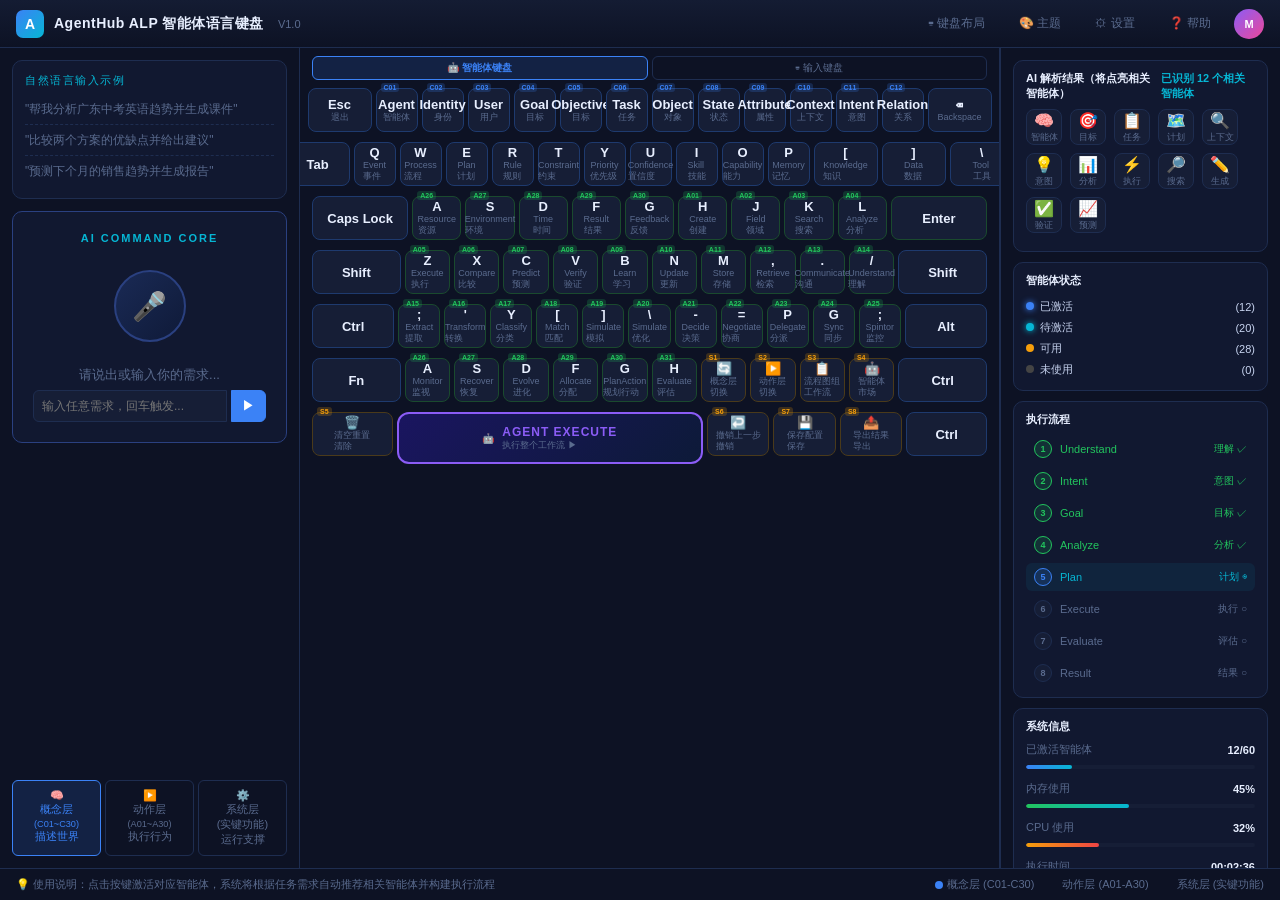
==== index.html @ 5d80f4f3 "初赛提交：AgentHub ALP 智能体语言键盘" ====
<!DOCTYPE html>
<html lang="zh-CN">
<head>
<meta charset="UTF-8" />
<meta name="viewport" content="width=device-width, initial-scale=1.0" />
<title>AgentHub ALP 智能体语言键盘 V1.0</title>
<style>
/* ===== RESET & BASE ===== */
*, *::before, *::after { box-sizing: border-box; margin: 0; padding: 0; }
:root {
  --bg-deep: #0a0e1a;
  --bg-panel: #0d1224;
  --bg-card: #111830;
  --bg-key: #161e36;
  --bg-key-hover: #1e2a4a;
  --border: #1e2d50;
  --border-glow: #2a4080;
  --text: #c8d4f0;
  --text-dim: #5a6b8e;
  --text-bright: #e8efff;
  --blue: #3b82f6;
  --blue-soft: rgba(59,130,246,.15);
  --cyan: #06b6d4;
  --green: #22c55e;
  --green-soft: rgba(34,197,94,.15);
  --amber: #f59e0b;
  --amber-soft: rgba(245,158,11,.12);
  --purple: #8b5cf6;
  --red: #ef4444;
  --pink: #ec4899;
  --radius: 10px;
  --radius-sm: 6px;
  --shadow: 0 4px 24px rgba(0,0,0,.5);
}
html, body { height: 100%; background: var(--bg-deep); color: var(--text); font-family: -apple-system,'Segoe UI','PingFang SC','Microsoft YaHei',sans-serif; overflow: hidden; user-select: none; }

/* ===== TOP BAR ===== */
.topbar {
  display: flex; align-items: center; justify-content: space-between;
  height: 48px; padding: 0 16px;
  background: linear-gradient(180deg,#141c33,#0d1224);
  border-bottom: 1px solid var(--border); z-index: 100;
}
.topbar-left { display: flex; align-items: center; gap: 10px; }
.logo-icon {
  width:28px;height:28px;border-radius:7px;background:linear-gradient(135deg,var(--blue),var(--cyan));
  display:flex;align-items:center;justify-content:center;font-size:14px;font-weight:800;color:#fff;
}
.logo-text { font-size: 14px; font-weight: 700; color: var(--text-bright); letter-spacing: .5px; }
.logo-ver { font-size: 11px; color: var(--text-dim); margin-left: 4px; }
.topbar-right { display: flex; align-items: center; gap: 12px; }
.tb-btn {
  display:flex;align-items:center;gap:5px;padding:5px 10px;border-radius:var(--radius-sm);
  background:transparent;color:var(--text-dim);font-size:12px;cursor:pointer;border:1px solid transparent;
  transition:.2s;
}
.tb-btn:hover { color: var(--text); background: var(--bg-card); border-color: var(--border); }
.user-avatar {
  width:30px;height:30px;border-radius:50%;background:linear-gradient(135deg,var(--purple),var(--pink));
  display:flex;align-items:center;justify-content:center;font-size:11px;font-weight:700;color:#fff;cursor:pointer;
}

/* ===== MAIN LAYOUT ===== */
.main {
  display: grid; grid-template-columns: 300px 1fr 280px; gap: 0; height: calc(100vh - 48px - 32px);
}
.panel { padding: 12px; overflow-y: auto; border-right: 1px solid var(--border); }
.panel:last-child { border-right: none; border-left: 1px solid var(--border); }

/* ===== LEFT PANEL ===== */
.left-panel { background: var(--bg-panel); display: flex; flex-direction: column; gap: 12px; }
.section-title { font-size: 11px; text-transform: uppercase; letter-spacing: 1.5px; color: var(--cyan); margin-bottom: 6px; }

.input-examples { 
  background: var(--bg-card); border-radius: var(--radius); padding: 12px; border: 1px solid var(--border);
}
.example-item {
  font-size: 12px; color: var(--text-dim); padding: 6px 0; border-bottom: 1px dashed var(--border);
  cursor: pointer; transition: .2s; line-height: 1.5;
}
.example-item:last-child { border-bottom: none; }
.example-item:hover { color: var(--cyan); }

.ai-command-core {
  background: var(--bg-card); border-radius: var(--radius); padding: 20px; border: 1px solid var(--border-glow);
  text-align: center; position: relative; overflow: hidden;
}
.acc-label { font-size: 11px; color: var(--cyan); letter-spacing: 2px; margin-bottom: 16px; font-weight: 600; }
.mic-wrapper { position: relative; display: inline-block; margin: 10px 0 16px; }
.mic-btn {
  width:72px;height:72px;border-radius:50%;background:linear-gradient(135deg,#1a2a55,#0f1a38);
  border:2px solid var(--border-glow);display:flex;align-items:center;justify-content:center;
  cursor:pointer;transition:.3s;position:relative;z-index:2;
}
.mic-btn:hover { box-shadow: 0 0 30px rgba(59,130,246,.4); transform: scale(1.05); }
.mic-btn.active { animation: pulse-mic 1.5s infinite; border-color: var(--cyan); }
@keyframes pulse-mic {
  0%,100%{box-shadow:0 0 10px rgba(6,182,212,.3)}
  50%{box-shadow:0 0 35px rgba(6,182,212,.6)}
}
.mic-icon { font-size: 28px; }
.waveform {
  position:absolute;top:50%;left:50%;transform:translate(-50%,-50%);
  width:200px;height:60px;display:flex;align-items:center;justify-content:center;gap:3px;z-index:1;opacity:0;transition:.3s;
}
.waveform.active { opacity: 1; }
.wave-bar {
  width:3px;height:20px;background:var(--cyan);border-radius:2px;animation:wave .8s ease-in-out infinite;
}
.wave-bar:nth-child(odd) { animation-delay: .1s; background: var(--blue); }
.wave-bar:nth-child(3n) { animation-delay: .25s; height: 35px; }
@keyframes wave { 0%,100%{transform:scaleY(.4)} 50%{transform:scaleY(1)} }
.input-placeholder { font-size: 13px; color: var(--text-dim); margin-top: 8px; }
.text-input-row { display: flex; gap: 4px; margin-top: 6px; }
.text-input {
  flex: 1; padding: 6px 8px; border-radius: var(--radius-sm) 0 0 var(--radius-sm);
  background: var(--bg-key); border: 1px solid var(--border); color: var(--text);
  font-size: 12px; outline: none; transition: .2s;
}
.text-input:focus { border-color: var(--cyan); box-shadow: 0 0 8px rgba(6,182,212,.2); }
.text-input-btn {
  padding: 6px 10px; border-radius: 0 var(--radius-sm) var(--radius-sm) 0;
  background: var(--blue); border: 1px solid var(--blue); color: #fff; cursor: pointer;
  font-size: 13px; transition: .2s;
}
.text-input-btn:hover { background: var(--cyan); border-color: var(--cyan); }
.exec-output {
  margin-top: 8px; padding: 8px; border-radius: var(--radius-sm);
  background: rgba(6,182,212,.06); border: 1px solid var(--border);
  font-size: 11px; color: var(--text); text-align: left; max-height: 200px; overflow-y: auto;
  line-height: 1.6; white-space: pre-wrap;
}
.exec-output .out-title { font-size: 10px; color: var(--cyan); font-weight: 600; margin-bottom: 4px; }
.exec-output .out-section { margin: 4px 0; padding: 4px 6px; background: rgba(59,130,246,.06); border-radius: 4px; }
.exec-output .out-label { color: var(--text-dim); font-size: 9px; }
.exec-output .out-agent { color: var(--blue); font-weight: 600; }

.layer-nav {
  display: flex; gap: 4px; margin-top: auto;
}
.layer-tab {
  flex:1;padding:8px 4px;text-align:center;border-radius:var(--radius-sm);font-size:11px;
  cursor:pointer;border:1px solid var(--border);color:var(--text-dim);transition:.2s;background:transparent;
}
.layer-tab.active { background: var(--blue-soft); color: var(--blue); border-color: var(--blue); }
.layer-tab.green.active { background: var(--green-soft); color: var(--green); border-color: var(--green); }
.layer-tab.amber.active { background: var(--amber-soft); color: var(--amber); border-color: var(--amber); }

/* ===== CENTER - KEYBOARD ===== */
.center-panel { background: var(--bg-panel); display: flex; flex-direction: column; padding: 8px 12px 4px; gap: 6px; overflow-y: auto; min-height: 0; }
.kbd-mode-bar { display: flex; gap: 4px; margin-bottom: 2px; }
.kbd-mode-btn {
  flex:1;padding:4px;text-align:center;border-radius:var(--radius-sm);font-size:10px;
  cursor:pointer;border:1px solid var(--border);color:var(--text-dim);
  transition:.2s;background:transparent;
}
.kbd-mode-btn.active { background: var(--blue-soft); color: var(--blue); border-color: var(--blue); font-weight:600; }
.kbd-row { display: flex; justify-content: center; gap: 4px; margin-bottom: 4px; }

.key {
  min-width:42px;height:44px;border-radius:8px;background:var(--bg-key);
  border:1px solid var(--border);display:flex;flex-direction:column;align-items:center;justify-content:center;
  cursor:pointer;transition:.15s;position:relative;font-size:10px;color:var(--text-dim);flex:1;
}
.key:hover { background: var(--bg-key-hover); border-color: var(--border-glow); transform: translateY(-1px); }
.key:active { transform: translateY(1px); }
.key.pressed { background: var(--blue); border-color: var(--blue); color: #fff; box-shadow: 0 0 12px rgba(59,130,246,.5); }
.key.concept.activated { border-color: var(--blue) !important; background: rgba(59,130,246,.15) !important; }
.key.action.activated { border-color: var(--green) !important; background: rgba(34,197,94,.15) !important; }

/* Key types */
.key.concept { border-color: #1e3a6e; }
.key.concept:hover { border-color: var(--blue); background: rgba(59,130,246,.12); }
.key.action { border-color: #1a4a2e; }
.key.action:hover { border-color: var(--green); background: rgba(34,197,94,.12); }
.key.system { border-color: #4a3a1a; }
.key.system:hover { border-color: var(--amber); background: rgba(245,158,11,.12); }

.key-letter { font-size: 13px; font-weight: 700; color: var(--text-bright); line-height: 1; }
.key-cn { font-size: 9px; color: var(--text-dim); line-height: 1.2; margin-top: 1px; }
.key-fn { font-size: 8px; color: var(--cyan); line-height: 1; margin-top: 1px; opacity: .7; }

/* Special keys */
.key-wide { min-width: 64px; flex: 1.5 !important; }
.key-wider { min-width: 80px; flex: 2 !important; }
.key-extra { min-width: 56px; flex: 1.3 !important; }
.key-space { min-width: 220px !important; flex: 6 !important; }
.key-exec {
  min-width:200px!important;height:52px!important;flex:5!important;
  background:linear-gradient(135deg,#1a1560,#0d1a38)!important;
  border:2px solid var(--purple)!important;border-radius:12px!important;
  flex-direction:row!important;gap:8px!important;
}
.key-exec:hover { box-shadow: 0 0 25px rgba(139,92,246,.4)!important; }
.exec-text { font-size: 12px; font-weight: 700; color: var(--purple); letter-spacing: 1px; }
.exec-sub { font-size: 9px; color: var(--text-dim); }

/* Key badge (C01/A01 etc) */
.key-badge {
  position:absolute;top:-6px;left:4px;font-size:7px;padding:0 3px;border-radius:3px;
  background:rgba(59,130,246,.2);color:var(--blue);font-weight:600;line-height:1.3;
}
.key.action .key-badge { background: rgba(34,197,94,.2); color: var(--green); }
.key.system .key-badge { background: rgba(245,158,11,.2); color: var(--amber); }

/* ===== RIGHT PANEL ===== */
.right-panel { background: var(--bg-panel); display: flex; flex-direction: column; gap: 10px; }

.status-card {
  background: var(--bg-card); border-radius: var(--radius); padding: 10px 12px; border: 1px solid var(--border);
}
.card-header { display: flex; align-items: center; justify-content: space-between; margin-bottom: 8px; }
.card-title { font-size: 11px; font-weight: 600; color: var(--text-bright); }
.recognized-count { font-size: 11px; color: var(--cyan); font-weight: 700; }

.agent-icons { display: flex; gap: 8px; flex-wrap: wrap; margin-bottom: 8px; }
.agent-icon {
  width:36px;height:36px;border-radius:8px;display:flex;flex-direction:column;align-items:center;justify-content:center;
  font-size:9px;color:var(--text-dim);cursor:pointer;border:1px solid var(--border);transition:.2s;
  background: var(--bg-key);
}
.agent-icon:hover { border-color: var(--border-glow); color: var(--text); }
.agent-icon .ai-emoji { font-size: 16px; margin-bottom: 1px; }
.agent-icon.lit { border-color: var(--cyan); background: rgba(6,182,212,.1); color: var(--cyan); box-shadow: 0 0 10px rgba(6,182,212,.2); }

.status-list { font-size: 11px; }
.status-row { display: flex; align-items: center; justify-content: space-between; padding: 3px 0; }
.dot { width: 8px; height: 8px; border-radius: 50%; display: inline-block; margin-right: 6px; }
.dot.blue { background: var(--blue); box-shadow: 0 0 6px var(--blue); }
.dot.cyan { background: var(--cyan); box-shadow: 0 0 6px var(--cyan); }
.dot.amber { background: var(--amber); }
.dot.gray { background: #444; }

.pipeline { display: flex; flex-direction: column; gap: 4px; }
.pipe-step {
  display:flex;align-items:center;gap:8px;padding:5px 8px;border-radius:var(--radius-sm);
  font-size:11px;color:var(--text-dim);transition:.2s;background:transparent;
}
.pipe-step.done { color: var(--green); }
.pipe-step.active { color: var(--cyan); background: rgba(6,182,212,.08); }
.pipe-num {
  width:18px;height:18px;border-radius:50%;display:flex;align-items:center;justify-content:center;
  font-size:9px;font-weight:700;background:var(--bg-key);border:1px solid var(--border);flex-shrink:0;
}
.pipe-step.done .pipe-num { background: var(--green-soft); border-color: var(--green); color: var(--green); }
.pipe-step.active .pipe-num { background: var(--blue-soft); border-color: var(--blue); color: var(--blue); animation: glow-pulse 1.5s infinite; }
@keyframes glow-pulse { 0%,100%{box-shadow:0 0 4px rgba(59,130,246,.3)} 50%{box-shadow:0 0 12px rgba(59,130,246,.6)} }
.pipe-name { flex: 1; }
.pipe-status { font-size: 10px; }

.sys-info { display: flex; flex-direction: column; gap: 6px; }
.sys-row { display: flex; align-items: center; justify-content: space-between; font-size: 11px; }
.sys-label { color: var(--text-dim); }
.sys-val { font-weight: 600; color: var(--text-bright); }
.progress-bar { height: 4px; background: var(--bg-key); border-radius: 2px; overflow: hidden; margin-top: 2px; }
.progress-fill { height: 100%; border-radius: 2px; transition: width .5s; }
.progress-fill.blue { background: linear-gradient(90deg, var(--blue), var(--cyan)); }
.progress-fill.green { background: linear-gradient(90deg, var(--green), var(--cyan)); }
.progress-fill.amber { background: linear-gradient(90deg, var(--amber), var(--red)); }

/* ===== BOTTOM BAR ===== */
.bottombar {
  height: 32px; display: flex; align-items: center; justify-content: space-between; padding: 0 16px;
  background: var(--bg-panel); border-top: 1px solid var(--border); font-size: 11px; color: var(--text-dim);
}
.bottombar-left { display: flex; align-items: center; gap: 12px; }
.bottombar-right { display: flex; align-items: center; gap: 16px; }
.layer-dot { display: flex; align-items: center; gap: 4px; cursor: pointer; }
.ldot { width: 8px; height: 8px; border-radius: 50%; }
.ldot.c { background: var(--blue); } ldot.a { background: var(--green); } ldot.s { background: var(--amber); }

/* ===== SCROLLBAR ===== */
::-webkit-scrollbar { width: 5px; }
::-webkit-scrollbar-track { background: transparent; }
::-webkit-scrollbar-thumb { background: var(--border); border-radius: 3px; }
::-webkit-scrollbar-thumb:hover { background: var(--border-glow); }

/* ===== ANIMATIONS ===== */
@keyframes fadeInUp { from{opacity:0;transform:translateY(10px)} to{opacity:1;transform:none} }
.animate-in { animation: fadeInUp .3s ease-out both; }

/* ===== CENTER OUTPUT ===== */
.center-output {
  border-top: 1px solid var(--border); padding: 10px 12px; overflow-y: auto;
  background: var(--bg-panel); flex-shrink: 0; max-height: 300px;
}
.center-output-scroll {
  font-size: 12px; line-height: 1.7; color: var(--text);
}
.center-output-scroll .co-title {
  font-size: 13px; font-weight: 700; color: var(--cyan); margin-bottom: 6px;
}
.center-output-scroll .co-block {
  margin: 6px 0; padding: 8px; border-radius: var(--radius-sm);
  background: var(--bg-card); border: 1px solid var(--border);
}
.center-output-scroll .co-block-title {
  font-size: 11px; font-weight: 600; color: var(--text-bright); margin-bottom: 4px;
}
.center-output-scroll .co-line { color: var(--text-dim); font-size: 11px; white-space: pre-wrap; user-select: text; }
.center-output-scroll .co-sep { border: none; border-top: 1px dashed var(--border); margin: 8px 0; }

/* Responsive */
@media (max-width: 1200px) {
  .main { grid-template-columns: 240px 1fr 240px; }
  .key { min-width: 36px; height: 38px; font-size: 9px; }
  .key-letter { font-size: 11px; }
  .key-space { min-width: 160px !important; }
  .key-exec { min-width: 150px !important; }
}
@media (max-width: 900px) {
  .main { grid-template-columns: 1fr; overflow-y: auto; }
  .panel { border-right: none !important; border-bottom: 1px solid var(--border); }
}
</style>
</head>
<body>

<!-- ===== TOP BAR ===== -->
<div class="topbar">
  <div class="topbar-left">
    <div class="logo-icon">A</div>
    <span class="logo-text">AgentHub ALP 智能体语言键盘</span>
    <span class="logo-ver">V1.0</span>
  </div>
  <div class="topbar-right">
    <button class="tb-btn" onclick="showLayout()">⌨ 键盘布局</button>
    <button class="tb-btn" onclick="showTheme()">🎨 主题</button>
    <button class="tb-btn" onclick="showSettings()">⚙ 设置</button>
    <button class="tb-btn" onclick="showHelp()">❓ 帮助</button>
    <div class="user-avatar">M</div>
  </div>
</div>

<!-- ===== MAIN ===== -->
<div class="main">

  <!-- LEFT PANEL -->
  <div class="panel left-panel">
    <!-- Input Examples -->
    <div class="input-examples animate-in">
      <div class="section-title">自然语言输入示例</div>
      <div class="example-item" onclick="useExample(this)">"帮我分析广东中考英语趋势并生成课件"</div>
      <div class="example-item" onclick="useExample(this)">"比较两个方案的优缺点并给出建议"</div>
      <div class="example-item" onclick="useExample(this)">"预测下个月的销售趋势并生成报告"</div>
    </div>

    <!-- AI Command Core -->
    <div class="ai-command-core animate-in" style="animation-delay:.1s">
      <div class="acc-label">AI COMMAND CORE</div>
      <div class="mic-wrapper">
        <div class="waveform" id="waveform">
          <div class="wave-bar"></div><div class="wave-bar"></div><div class="wave-bar"></div>
          <div class="wave-bar"></div><div class="wave-bar"></div><div class="wave-bar"></div>
          <div class="wave-bar"></div><div class="wave-bar"></div><div class="wave-bar"></div>
          <div class="wave-bar"></div><div class="wave-bar"></div><div class="wave-bar"></div>
          <div class="wave-bar"></div><div class="wave-bar"></div><div class="wave-bar"></div>
          <div class="wave-bar"></div><div class="wave-bar"></div><div class="wave-bar"></div>
          <div class="wave-bar"></div><div class="wave-bar"></div>
        </div>
        <div class="mic-btn" id="micBtn" onclick="toggleMic()">
          <span class="mic-icon">🎤</span>
        </div>
      </div>
      <div class="input-placeholder" id="inputPlaceholder">请说出或输入你的需求...</div>
      <div class="text-input-row">
        <input type="text" id="textInput" class="text-input" placeholder="输入任意需求，回车触发..." />
        <button class="text-input-btn" onclick="submitText()">▶</button>
      </div>
      <div class="exec-output" id="execOutput" style="display:none"></div>
    </div>

    <!-- Layer Nav -->
    <div class="layer-nav animate-in" style="animation-delay:.2s">
      <div class="layer-tab active" onclick="switchLayer('concept',this)">
        🧠<br/>概念层<br/><small>(C01~C30)</small><br/>描述世界
      </div>
      <div class="layer-tab green" onclick="switchLayer('action',this)">
        ▶️<br/>动作层<br/><small>(A01~A30)</small><br/>执行行为
      </div>
      <div class="layer-tab amber" onclick="switchLayer('system',this)">
        ⚙️<br/>系统层<br/>(实键功能)<br/>运行支撑
      </div>
    </div>
  </div>

  <!-- CENTER - KEYBOARD -->
  <div class="panel center-panel" id="keyboardArea">
    <!-- Keyboard Mode Toggle -->
    <div class="kbd-mode-bar">
      <div class="kbd-mode-btn active" id="modeAgent" onclick="switchKbdMode('agent')">🤖 智能体键盘</div>
      <div class="kbd-mode-btn" id="modeType" onclick="switchKbdMode('type')">⌨ 输入键盘</div>
    </div>
    <!-- Row 0: Escape + C01-C07 -->
    <div class="kbd-row">
      <div class="key key-wide concept" data-key="Escape"><span class="key-letter">Esc</span><span class="key-cn">退出</span></div>
      <div class="key concept" data-key="C01" data-badge="C01"><span class="key-badge">C01</span><span class="key-letter">Agent</span><span class="key-cn">智能体</span></div>
      <div class="key concept" data-key="C02" data-badge="C02"><span class="key-badge">C02</span><span class="key-letter">Identity</span><span class="key-cn">身份</span></div>
      <div class="key concept" data-key="C03" data-badge="C03"><span class="key-badge">C03</span><span class="key-letter">User</span><span class="key-cn">用户</span></div>
      <div class="key concept" data-key="C04" data-badge="C04"><span class="key-badge">C04</span><span class="key-letter">Goal</span><span class="key-cn">目标</span></div>
      <div class="key concept" data-key="C05" data-badge="C05"><span class="key-badge">C05</span><span class="key-letter">Objective</span><span class="key-cn">目标</span></div>
      <div class="key concept" data-key="C06" data-badge="C06"><span class="key-badge">C06</span><span class="key-letter">Task</span><span class="key-cn">任务</span></div>
      <div class="key concept" data-key="C07" data-badge="C07"><span class="key-badge">C07</span><span class="key-letter">Object</span><span class="key-cn">对象</span></div>
      <div class="key concept" data-key="C08" data-badge="C08"><span class="key-badge">C08</span><span class="key-letter">State</span><span class="key-cn">状态</span></div>
      <div class="key concept" data-key="C09" data-badge="C09"><span class="key-badge">C09</span><span class="key-letter">Attribute</span><span class="key-cn">属性</span></div>
      <div class="key concept" data-key="C10" data-badge="C10"><span class="key-badge">C10</span><span class="key-letter">Context</span><span class="key-cn">上下文</span></div>
      <div class="key concept" data-key="C11" data-badge="C11"><span class="key-badge">C11</span><span class="key-letter">Intent</span><span class="key-cn">意图</span></div>
      <div class="key concept" data-key="C12" data-badge="C12"><span class="key-badge">C12</span><span class="key-letter">Relation</span><span class="key-cn">关系</span></div>
      <div class="key key-wide concept" data-key="Backspace"><span class="key-letter">⌫</span><span class="key-cn">Backspace</span></div>
    </div>

    <!-- Row 1: Tab + Q-P -->
    <div class="kbd-row">
      <div class="key key-wide concept" data-key="Tab"><span class="key-letter">Tab</span></div>
      <div class="key concept" data-key="q"><span class="key-letter">Q</span><span class="key-cn">Event<br/>事件</span></div>
      <div class="key concept" data-key="w"><span class="key-letter">W</span><span class="key-cn">Process<br/>流程</span></div>
      <div class="key concept" data-key="e"><span class="key-letter">E</span><span class="key-cn">Plan<br/>计划</span></div>
      <div class="key concept" data-key="r"><span class="key-letter">R</span><span class="key-cn">Rule<br/>规则</span></div>
      <div class="key concept" data-key="t"><span class="key-letter">T</span><span class="key-cn">Constraint<br/>约束</span></div>
      <div class="key concept" data-key="y"><span class="key-letter">Y</span><span class="key-cn">Priority<br/>优先级</span></div>
      <div class="key concept" data-key="u"><span class="key-letter">U</span><span class="key-cn">Confidence<br/>置信度</span></div>
      <div class="key concept" data-key="i"><span class="key-letter">I</span><span class="key-cn">Skill<br/>技能</span></div>
      <div class="key concept" data-key="o"><span class="key-letter">O</span><span class="key-cn">Capability<br/>能力</span></div>
      <div class="key concept" data-key="p"><span class="key-letter">P</span><span class="key-cn">Memory<br/>记忆</span></div>
      <div class="key key-wide concept" data-key="[" ><span class="key-letter">[</span><span class="key-cn">Knowledge<br/>知识</span></div>
      <div class="key key-wide concept" data-key="]"><span class="key-letter">]</span><span class="key-cn">Data<br/>数据</span></div>
      <div class="key key-wide concept" data-key="\"><span class="key-letter">\</span><span class="key-cn">Tool<br/>工具</span></div>
    </div>

    <!-- Row 2: CapsLock + A-L -->
    <div class="kbd-row">
      <div class="key key-wider concept" data-key="CapsLock"><span class="key-letter">Caps Lock</span></div>
      <div class="key action" data-key="A26" data-badge="A26"><span class="key-badge">A26</span><span class="key-letter">A</span><span class="key-cn">Resource<br/>资源</span></div>
      <div class="key action" data-key="A27" data-badge="A27"><span class="key-badge">A27</span><span class="key-letter">S</span><span class="key-cn">Environment<br/>环境</span></div>
      <div class="key action" data-key="A28" data-badge="A28"><span class="key-badge">A28</span><span class="key-letter">D</span><span class="key-cn">Time<br/>时间</span></div>
      <div class="key action" data-key="A29" data-badge="A29"><span class="key-badge">A29</span><span class="key-letter">F</span><span class="key-cn">Result<br/>结果</span></div>
      <div class="key action" data-key="A30" data-badge="A30"><span class="key-badge">A30</span><span class="key-letter">G</span><span class="key-cn">Feedback<br/>反馈</span></div>
      <div class="key action" data-key="A01" data-badge="A01"><span class="key-badge">A01</span><span class="key-letter">H</span><span class="key-cn">Create<br/>创建</span></div>
      <div class="key action" data-key="A02" data-badge="A02"><span class="key-badge">A02</span><span class="key-letter">J</span><span class="key-cn">Field<br/>领域</span></div>
      <div class="key action" data-key="A03" data-badge="A03"><span class="key-badge">A03</span><span class="key-letter">K</span><span class="key-cn">Search<br/>搜索</span></div>
      <div class="key action" data-key="A04" data-badge="A04"><span class="key-badge">A04</span><span class="key-letter">L</span><span class="key-cn">Analyze<br/>分析</span></div>
      <div class="key key-wider action" data-key="Enter"><span class="key-letter">Enter</span></div>
    </div>

    <!-- Row 3: Shift + A-action row -->
    <div class="kbd-row">
      <div class="key key-wider concept" data-key="Shift"><span class="key-letter">Shift</span></div>
      <div class="key action" data-key="A05" data-badge="A05"><span class="key-badge">A05</span><span class="key-letter">Z</span><span class="key-cn">Execute<br/>执行</span></div>
      <div class="key action" data-key="A06" data-badge="A06"><span class="key-badge">A06</span><span class="key-letter">X</span><span class="key-cn">Compare<br/>比较</span></div>
      <div class="key action" data-key="A07" data-badge="A07"><span class="key-badge">A07</span><span class="key-letter">C</span><span class="key-cn">Predict<br/>预测</span></div>
      <div class="key action" data-key="A08" data-badge="A08"><span class="key-badge">A08</span><span class="key-letter">V</span><span class="key-cn">Verify<br/>验证</span></div>
      <div class="key action" data-key="A09" data-badge="A09"><span class="key-badge">A09</span><span class="key-letter">B</span><span class="key-cn">Learn<br/>学习</span></div>
      <div class="key action" data-key="A10" data-badge="A10"><span class="key-badge">A10</span><span class="key-letter">N</span><span class="key-cn">Update<br/>更新</span></div>
      <div class="key action" data-key="A11" data-badge="A11"><span class="key-badge">A11</span><span class="key-letter">M</span><span class="key-cn">Store<br/>存储</span></div>
      <div class="key action" data-key="A12" data-badge="A12"><span class="key-badge">A12</span><span class="key-letter">,</span><span class="key-cn">Retrieve<br/>检索</span></div>
      <div class="key action" data-key="A13" data-badge="A13"><span class="key-badge">A13</span><span class="key-letter">.</span><span class="key-cn">Communicate<br/>沟通</span></div>
      <div class="key action" data-key="A14" data-badge="A14"><span class="key-badge">A14</span><span class="key-letter">/</span><span class="key-cn">Understand<br/>理解</span></div>
      <div class="key key-wider concept" data-key="Shift-R"><span class="key-letter">Shift</span></div>
    </div>

    <!-- Row 4: Ctrl + more actions -->
    <div class="kbd-row">
      <div class="key key-wider concept" data-key="Ctrl"><span class="key-letter">Ctrl</span></div>
      <div class="key action" data-key="A15" data-badge="A15"><span class="key-badge">A15</span><span class="key-letter">;</span><span class="key-cn">Extract<br/>提取</span></div>
      <div class="key action" data-key="A16" data-badge="A16"><span class="key-badge">A16</span><span class="key-letter">'</span><span class="key-cn">Transform<br/>转换</span></div>
      <div class="key action" data-key="A17" data-badge="A17"><span class="key-badge">A17</span><span class="key-letter">Y</span><span class="key-cn">Classify<br/>分类</span></div>
      <div class="key action" data-key="A18" data-badge="A18"><span class="key-badge">A18</span><span class="key-letter">[</span><span class="key-cn">Match<br/>匹配</span></div>
      <div class="key action" data-key="A19" data-badge="A19"><span class="key-badge">A19</span><span class="key-letter">]</span><span class="key-cn">Simulate<br/>模拟</span></div>
      <div class="key action" data-key="A20" data-badge="A20"><span class="key-badge">A20</span><span class="key-letter">\</span><span class="key-cn">Simulate<br/>优化</span></div>
      <div class="key action" data-key="A21" data-badge="A21"><span class="key-badge">A21</span><span class="key-letter">-</span><span class="key-cn">Decide<br/>决策</span></div>
      <div class="key action" data-key="A22" data-badge="A22"><span class="key-badge">A22</span><span class="key-letter">=</span><span class="key-cn">Negotiate<br/>协商</span></div>
      <div class="key action" data-key="A23" data-badge="A23"><span class="key-badge">A23</span><span class="key-letter">P</span><span class="key-cn">Delegate<br/>分派</span></div>
      <div class="key action" data-key="A24" data-badge="A24"><span class="key-badge">A24</span><span class="key-letter">G</span><span class="key-cn">Sync<br/>同步</span></div>
      <div class="key action" data-key="A25" data-badge="A25"><span class="key-badge">A25</span><span class="key-letter">;</span><span class="key-cn">Spintor<br/>监控</span></div>
      <div class="key key-wider concept" data-key="Alt"><span class="key-letter">Alt</span></div>
    </div>

    <!-- Row 5: Fn + system keys -->
    <div class="kbd-row">
      <div class="key key-wider concept" data-key="Fn"><span class="key-letter">Fn</span></div>
      <div class="key action" data-key="A26" data-badge="A26"><span class="key-badge">A26</span><span class="key-letter">A</span><span class="key-cn">Monitor<br/>监视</span></div>
      <div class="key action" data-key="A27" data-badge="A27"><span class="key-badge">A27</span><span class="key-letter">S</span><span class="key-cn">Recover<br/>恢复</span></div>
      <div class="key action" data-key="A28" data-badge="A28"><span class="key-badge">A28</span><span class="key-letter">D</span><span class="key-cn">Evolve<br/>进化</span></div>
      <div class="key action" data-key="A29" data-badge="A29"><span class="key-badge">A29</span><span class="key-letter">F</span><span class="key-cn">Allocate<br/>分配</span></div>
      <div class="key action" data-key="A30" data-badge="A30"><span class="key-badge">A30</span><span class="key-letter">G</span><span class="key-cn">PlanAction<br/>规划行动</span></div>
      <div class="key action" data-badge="A31"><span class="key-badge">A31</span><span class="key-letter">H</span><span class="key-cn">Evaluate<br/>评估</span></div>
      <div class="key system" data-badge="S1"><span class="key-badge">S1</span><span class="key-letter">🔄</span><span class="key-cn">概念层<br/>切换</span></div>
      <div class="key system" data-badge="S2"><span class="key-badge">S2</span><span class="key-letter">▶️</span><span class="key-cn">动作层<br/>切换</span></div>
      <div class="key system" data-badge="S3"><span class="key-badge">S3</span><span class="key-letter">📋</span><span class="key-cn">流程图组<br/>工作流</span></div>
      <div class="key system" data-badge="S4"><span class="key-badge">S4</span><span class="key-letter">🤖</span><span class="key-cn">智能体<br/>市场</span></div>
      <div class="key key-wider concept" data-key="Ctrl-R"><span class="key-letter">Ctrl</span></div>
    </div>

    <!-- Row 6: Space bar area with EXECUTE -->
    <div class="kbd-row">
      <div class="key key-extra system" data-badge="S5"><span class="key-badge">S5</span><span class="key-letter">🗑️</span><span class="key-cn">清空重置<br/>清除</span></div>
      <div class="key key-exec" onclick="executeWorkflow()">
        <span>🤖</span>
        <div style="text-align:left">
          <div class="exec-text">AGENT EXECUTE</div>
          <div class="exec-sub">执行整个工作流 ▶</div>
        </div>
      </div>
      <div class="key system" data-badge="S6"><span class="key-badge">S6</span><span class="key-letter">↩️</span><span class="key-cn">撤销上一步<br/>撤销</span></div>
      <div class="key system" data-badge="S7"><span class="key-badge">S7</span><span class="key-letter">💾</span><span class="key-cn">保存配置<br/>保存</span></div>
      <div class="key system" data-badge="S8"><span class="key-badge">S8</span><span class="key-letter">📤</span><span class="key-cn">导出结果<br/>导出</span></div>
      <div class="key key-extra concept" data-key="Ctrl-E"><span class="key-letter">Ctrl</span></div>
    </div>

    <!-- Center Output Area -->
    <div class="center-output" id="centerOutput" style="display:none">
      <div class="center-output-scroll" id="centerOutputContent"></div>
    </div>
  </div>

  <!-- RIGHT PANEL -->
  <div class="panel right-panel">
    <!-- AI Parse Result -->
    <div class="status-card animate-in">
      <div class="card-header">
        <span class="card-title">AI 解析结果（将点亮相关智能体）</span>
        <span class="recognized-count" id="agentCount">已识别 12 个相关智能体</span>
      </div>
      <div class="agent-icons" id="agentIcons">
        <div class="agent-icon" data-agent-id="C01"><span class="ai-emoji">🧠</span>智能体</div>
        <div class="agent-icon" data-agent-id="C02"><span class="ai-emoji">🎯</span>目标</div>
        <div class="agent-icon" data-agent-id="C03"><span class="ai-emoji">📋</span>任务</div>
        <div class="agent-icon" data-agent-id="C24"><span class="ai-emoji">🗺️</span>计划</div>
        <div class="agent-icon" data-agent-id="C19"><span class="ai-emoji">🔍</span>上下文</div>
        <div class="agent-icon" data-agent-id="C20"><span class="ai-emoji">💡</span>意图</div>
        <div class="agent-icon" data-agent-id="A04"><span class="ai-emoji">📊</span>分析</div>
        <div class="agent-icon" data-agent-id="A06"><span class="ai-emoji">⚡</span>执行</div>
        <div class="agent-icon" data-agent-id="A03"><span class="ai-emoji">🔎</span>搜索</div>
        <div class="agent-icon" data-agent-id="A09"><span class="ai-emoji">✏️</span>生成</div>
        <div class="agent-icon" data-agent-id="A10"><span class="ai-emoji">✅</span>验证</div>
        <div class="agent-icon" data-agent-id="A08"><span class="ai-emoji">📈</span>预测</div>
      </div>
    </div>

    <!-- Agent Status -->
    <div class="status-card animate-in" style="animation-delay:.05s">
      <div class="card-header"><span class="card-title">智能体状态</span></div>
      <div class="status-list">
        <div class="status-row"><span><span class="dot blue"></span>已激活</span><span>(12)</span></div>
        <div class="status-row"><span><span class="dot cyan"></span>待激活</span><span>(20)</span></div>
        <div class="status-row"><span><span class="dot amber"></span>可用</span><span>(28)</span></div>
        <div class="status-row"><span><span class="dot gray"></span>未使用</span><span>(0)</span></div>
      </div>
    </div>

    <!-- Execution Pipeline -->
    <div class="status-card animate-in" style="animation-delay:.1s">
      <div class="card-header"><span class="card-title">执行流程</span></div>
      <div class="pipeline" id="pipeline">
        <div class="pipe-step done"><div class="pipe-num">1</div><span class="pipe-name">Understand</span><span class="pipe-status">理解 ✓</span></div>
        <div class="pipe-step done"><div class="pipe-num">2</div><span class="pipe-name">Intent</span><span class="pipe-status">意图 ✓</span></div>
        <div class="pipe-step done"><div class="pipe-num">3</div><span class="pipe-name">Goal</span><span class="pipe-status">目标 ✓</span></div>
        <div class="pipe-step done"><div class="pipe-num">4</div><span class="pipe-name">Analyze</span><span class="pipe-status">分析 ✓</span></div>
        <div class="pipe-step active"><div class="pipe-num">5</div><span class="pipe-name">Plan</span><span class="pipe-status">计划 ◉</span></div>
        <div class="pipe-step"><div class="pipe-num">6</div><span class="pipe-name">Execute</span><span class="pipe-status">执行 ○</span></div>
        <div class="pipe-step"><div class="pipe-num">7</div><span class="pipe-name">Evaluate</span><span class="pipe-status">评估 ○</span></div>
        <div class="pipe-step"><div class="pipe-num">8</div><span class="pipe-name">Result</span><span class="pipe-status">结果 ○</span></div>
      </div>
    </div>

    <!-- System Info -->
    <div class="status-card animate-in" style="animation-delay:.15s">
      <div class="card-header"><span class="card-title">系统信息</span></div>
      <div class="sys-info">
        <div class="sys-row">
          <span class="sys-label">已激活智能体</span>
          <span class="sys-val">12/60</span>
        </div>
        <div class="progress-bar"><div class="progress-fill blue" style="width:20%"></div></div>
        <div class="sys-row" style="margin-top:6px">
          <span class="sys-label">内存使用</span>
          <span class="sys-val">45%</span>
        </div>
        <div class="progress-bar"><div class="progress-fill green" style="width:45%"></div></div>
        <div class="sys-row" style="margin-top:6px">
          <span class="sys-label">CPU 使用</span>
          <span class="sys-val">32%</span>
        </div>
        <div class="progress-bar"><div class="progress-fill amber" style="width:32%"></div></div>
        <div class="sys-row" style="margin-top:6px">
          <span class="sys-label">执行时间</span>
          <span class="sys-val" id="execTime">00:02:35</span>
        </div>
      </div>
    </div>
  </div>
</div>

<!-- ===== BOTTOM BAR ===== -->
<div class="bottombar">
  <div class="bottombar-left">
    <span>💡 使用说明：点击按键激活对应智能体，系统将根据任务需求自动推荐相关智能体并构建执行流程</span>
  </div>
  <div class="bottombar-right">
    <span class="layer-dot"><span class="ldot c"></span>概念层 (C01-C30)</span>
    <span class="layer-dot"><span class="ldot a"></span>动作层 (A01-A30)</span>
    <span class="layer-dot"><span class="ldot s"></span>系统层 (实键功能)</span>
  </div>
</div>

<script>
// ===== STATE =====
let micActive = false;
let currentLayer = 'concept';
let pressedKeys = new Set();
let execTimer = null;
let elapsedSec = 155; // 00:02:35

// ===== SPEECH RECOGNITION =====
let recognition = null;
function initSpeech() {
  const SR = window.SpeechRecognition || window.webkitSpeechRecognition;
  if (!SR) return false;
  recognition = new SR();
  recognition.lang = 'zh-CN';
  recognition.continuous = false;
  recognition.interimResults = true;
  recognition.onresult = (e) => {
    let final = '';
    for (let i = e.resultIndex; i < e.results.length; i++) {
      if (e.results[i].isFinal) final += e.results[i][0].transcript;
    }
    const ph = document.getElementById('inputPlaceholder');
    if (final) {
      ph.textContent = '"' + final + '"';
      ph.style.color = 'var(--text-bright)';
      clearActivated();
      recognizeAgents(final);
      stopMic();
    } else {
      ph.textContent = e.results[0][0].transcript;
      ph.style.color = 'var(--cyan)';
    }
  };
  recognition.onerror = () => { stopMic(); alert('语音识别出错，请检查麦克风权限。'); };
  recognition.onend = () => { if (micActive) stopMic(); };
  return true;
}
function startMic() {
  if (!recognition && !initSpeech()) {
    alert('您的浏览器不支持语音识别，请使用 Chrome 或 Edge。');
    return;
  }
  micActive = true;
  const btn = document.getElementById('micBtn');
  const wave = document.getElementById('waveform');
  const ph = document.getElementById('inputPlaceholder');
  btn.classList.add('active');
  wave.classList.add('active');
  ph.textContent = '正在聆听...';
  ph.style.color = 'var(--cyan)';
  try { recognition.start(); } catch (e) {}
}
function stopMic() {
  micActive = false;
  const btn = document.getElementById('micBtn');
  const wave = document.getElementById('waveform');
  const ph = document.getElementById('inputPlaceholder');
  btn.classList.remove('active');
  wave.classList.remove('active');
  if (ph.textContent === '正在聆听...' || ph.textContent.startsWith('"')) {}
  else { ph.textContent = '请说出你的需求...'; ph.style.color = ''; }
  try { recognition.stop(); } catch (e) {}
}
function toggleMic() {
  micActive ? stopMic() : startMic();
}

// ===== TEXT INPUT =====
function submitText() {
  const input = document.getElementById('textInput');
  const text = input.value.trim();
  if (!text) return;
  input.value = '';
  clearActivated();
  document.getElementById('inputPlaceholder').textContent = '"' + text + '"';
  document.getElementById('inputPlaceholder').style.color = 'var(--text-bright)';
  document.getElementById('execOutput').style.display = 'none';
  recognizeAgents(text);
}
// ===== EXAMPLE CLICK =====
function useExample(el) {
  clearActivated();
  const text = el.textContent.replace(/"/g, '');
  document.getElementById('inputPlaceholder').textContent = '"' + text + '"';
  document.getElementById('inputPlaceholder').style.color = 'var(--text-bright)';
  recognizeAgents(text);
}

// ===== LAYER SWITCH =====
function switchLayer(layer, tabEl) {
  currentLayer = layer;
  document.querySelectorAll('.layer-tab').forEach(t => t.classList.remove('active'));
  tabEl.classList.add('active');

  document.querySelectorAll('#keyboardArea .key').forEach(k => {
    const isConcept = k.classList.contains('concept');
    const isAction = k.classList.contains('action');
    const isSystem = k.classList.contains('system');
    const hasBadge = k.dataset.badge && (k.dataset.badge.startsWith('C') || k.dataset.badge.startsWith('A'));

    if (layer === 'concept') {
      k.style.display = (!isAction && !isSystem) ? '' : 'none';
    } else if (layer === 'action') {
      k.style.display = (!isConcept && !isSystem) ? '' : 'none';
    } else {
      k.style.display = '';
    }
    // Always show EXECUTE and special keys
    if (k.classList.contains('key-exec') || k.classList.contains('key-space') ||
        k.dataset.key === 'Escape' || k.dataset.key === 'Backspace') {
      k.style.display = '';
    }
  });
}

// ===== TOP BAR =====
function showLayout() {
  showHelpPanel(`
    <b>⌨ 键盘布局说明</b><br/><br/>
    <b>概念层 (C01-C30)</b> — 描述"是什么"<br/>
    &nbsp;&nbsp;如：Agent、Goal、Task、Intent、Context...<br/><br/>
    <b>动作层 (A01-A30)</b> — 描述"做什么"<br/>
    &nbsp;&nbsp;如：Create、Analyze、Execute、Predict...<br/><br/>
    <b>系统层 (S1-S8)</b> — 功能控制键<br/>
    &nbsp;&nbsp;如：切换层、执行工作流、保存配置<br/><br/>
    点击左侧层标签可切换显示对应按键
  `);
}
function showTheme() {
  showHelpPanel(`
    <b>🎨 主题切换</b><br/><br/>
    当前主题：<b>深空暗色</b>（默认）<br/><br/>
    • 深空暗色 — 当前<br/>
    • 极光青蓝 — 青色主调<br/>
    • 落日琥珀 — 暖色主调<br/>
    • 樱花淡粉 — 粉色主调<br/><br/>
    <span style="color:var(--text-dim)">更多主题开发中...</span>
  `);
}
function showSettings() {
  showHelpPanel(`
    <b>⚙ 设置</b><br/><br/>
    • 语音识别语言：中文（普通话）<br/>
    • 最大匹配智能体数：12<br/>
    • 执行流程动画：开启<br/>
    • 自动执行：关闭<br/><br/>
    <span style="color:var(--text-dim)">更多设置开发中...</span>
  `);
}
function showHelp() {
  showHelpPanel(`
    <b>❓ 使用帮助</b><br/><br/>
    <b>输入方式</b><br/>
    🎤 点击麦克风语音输入<br/>
    ✏️ 在输入框输入文字按回车<br/>
    📋 点击示例快速体验<br/><br/>
    <b>智能体匹配</b><br/>
    输入后系统自动从 60 个智能体中<br/>
    匹配最相关的组成多智能体团队<br/><br/>
    <b>执行工作流</b><br/>
    点击 <b>AGENT EXECUTE</b> 执行<br/>
    查看每个智能体的贡献和输出结果
  `);
}
let helpVisible = false;
function showHelpPanel(html) {
  let panel = document.getElementById('helpPanel');
  if (!panel) {
    panel = document.createElement('div');
    panel.id = 'helpPanel';
    panel.style.cssText = `
      position:fixed;top:54px;right:12px;width:320px;max-height:400px;overflow-y:auto;
      background:var(--bg-card);border:1px solid var(--border-glow);border-radius:var(--radius);
      padding:14px;z-index:1000;font-size:12px;line-height:1.7;color:var(--text);
      box-shadow:0 8px 32px rgba(0,0,0,.6);animation:fadeInUp .2s ease-out;
    `;
    document.body.appendChild(panel);
    document.addEventListener('click', e => {
      if (panel.style.display !== 'none' && !panel.contains(e.target) && !e.target.closest('.tb-btn')) {
        panel.style.display = 'none';
      }
    });
  }
  panel.innerHTML = html + '<br/><br/><button onclick="this.parentElement.style.display=\'none\'" style="padding:4px 12px;background:var(--blue);border:none;border-radius:4px;color:#fff;cursor:pointer;font-size:11px">关闭</button>';
  panel.style.display = 'block';
}

// ===== KEYBOARD MODE =====
let kbdMode = 'agent';

function switchKbdMode(mode) {
  kbdMode = mode;
  document.getElementById('modeAgent').classList.toggle('active', mode === 'agent');
  document.getElementById('modeType').classList.toggle('active', mode === 'type');
  // Show/hide agent labels on keys
  document.querySelectorAll('#keyboardArea .key').forEach(k => {
    const cn = k.querySelector('.key-cn');
    const fn = k.querySelector('.key-fn');
    const badge = k.querySelector('.key-badge');
    if (mode === 'type') {
      if (cn) cn.style.display = 'none';
      if (fn) fn.style.display = 'none';
      if (badge) badge.style.display = 'none';
    } else {
      if (cn) cn.style.display = '';
      if (fn) fn.style.display = '';
      if (badge) badge.style.display = '';
    }
  });
}

// ===== KEY PRESS =====
document.querySelectorAll('.key').forEach(key => {
  key.addEventListener('mousedown', () => {
    key.classList.add('pressed');
    if (kbdMode === 'type') {
      // Typing mode: insert key text into input
      const letter = key.querySelector('.key-letter')?.textContent;
      const input = document.getElementById('textInput');
      if (letter && letter.length === 1 && input) {
        input.focus();
        const start = input.selectionStart;
        const end = input.selectionEnd;
        input.value = input.value.slice(0, start) + letter + input.value.slice(end);
        input.selectionStart = input.selectionEnd = start + 1;
        input.focus();
      } else if (key.dataset.key === 'Space' || key.dataset.key === ' ') {
        input.value += ' ';
        input.focus();
      } else if (key.dataset.key === 'Backspace') {
        input.value = input.value.slice(0, -1);
        input.focus();
      }
      setTimeout(() => key.classList.remove('pressed'), 100);
      return;
    }

    // Agent mode
    const k = key.dataset.key || key.dataset.badge || '';
    if ((k.startsWith('C') || k.startsWith('A')) && k.length <= 4) {
      const icon = document.querySelector(`#agentIcons .agent-icon[data-agent-id="${k}"]`);
      if (icon) {
        icon.classList.add('lit');
        icon.style.transition = 'none';
        icon.style.boxShadow = '0 0 20px rgba(6,182,212,.6)';
        setTimeout(() => {
          icon.style.transition = '';
          icon.style.boxShadow = '';
        }, 400);
      }
    }
    appendCommand(k, key.querySelector('.key-cn')?.textContent || k);
  });
  key.addEventListener('mouseup', () => key.classList.remove('pressed'));
  key.addEventListener('mouseleave', () => key.classList.remove('pressed'));
});

// Keyboard support
document.addEventListener('keydown', e => {
  const keyMap = {
    'Escape':'Escape','Tab':'Tab','Backspace':'Backspace','Enter':'Enter',
    'ShiftLeft':'Shift','ShiftRight':'Shift','ControlLeft':'Ctrl',
    'AltLeft':'Alt','CapsLock':'CapsLock','Space':' ',
    'KeyQ':'q','KeyW':'w','KeyE':'e','KeyR':'r','KeyT':'t','KeyY':'y',
    'KeyU':'u','KeyI':'i','KeyO':'o','KeyP':'p',
    'KeyA':'a','KeyS':'s','KeyD':'d','KeyF':'f','KeyG':'g','KeyH':'h',
    'KeyJ':'j','KeyK':'k','KeyL':'l',
    'KeyZ':'z','KeyX':'x','KeyC':'c','KeyV':'v','KeyB':'b','KeyN':'n','KeyM':'m',
  };
  const mapped = keyMap[e.code];
  if (mapped) {
    const el = document.querySelector(`.key[data-key="${mapped}"]`);
    if (el && !pressedKeys.has(mapped)) {
      pressedKeys.add(mapped);
      el.classList.add('pressed');
      setTimeout(() => el.classList.remove('pressed'), 150);
    }
  }
});
document.addEventListener('keyup', e => {
  const keyMap = {
    'Escape':'Escape','Tab':'Tab','Backspace':'Backspace','Enter':'Enter',
    'ShiftLeft':'Shift','ShiftRight':'Shift','ControlLeft':'Ctrl',
    'AltLeft':'Alt','CapsLock':'CapsLock','Space':' ',
    'KeyQ':'q','KeyW':'w','KeyE':'e','KeyR':'r','KeyT':'t','KeyY':'y',
    'KeyU':'u','KeyI':'i','KeyO':'o','KeyP':'p',
    'KeyA':'a','KeyS':'s','KeyD':'d','KeyF':'f','KeyG':'g','KeyH':'h',
    'KeyJ':'j','KeyK':'k','KeyL':'l',
    'KeyZ':'z','KeyX':'x','KeyC':'c','KeyV':'v','KeyB':'b','KeyN':'n','KeyM':'m',
  };
  const mapped = keyMap[e.code];
  if (mapped) pressedKeys.delete(mapped);
});

// ===== AGENT DATA & MATCHING =====
let agents = [];
let agentKeywords = {};
let activatedAgents = [];
let activatedConcepts = [];
let activatedActions = [];

function initAgentData() {
  fetch('/api/agents')
    .then(r => r.json())
    .then(data => {
      agents = data;
      buildAgentKeywords();
    })
    .catch(() => {});
}

function extractKw(text) {
  const set = new Set();
  // Split by Chinese delimiters
  const parts = text.split(/[与,，、&\s]+/).filter(Boolean);
  parts.forEach(p => {
    set.add(p.toLowerCase());
    // Add 2-char and 3-char substrings for Chinese
    for (let i = 0; i < p.length - 1; i++) {
      set.add(p.slice(i, i + 2));
      if (i + 2 < p.length) set.add(p.slice(i, i + 3));
    }
  });
  return set;
}
function buildAgentKeywords() {
  agents.forEach(a => {
    const kw = new Set();
    kw.add(a.name.toLowerCase());
    // Full description as keyword
    if (a.description) kw.add(a.description.toLowerCase());
    // Extracted sub-keywords from description
    extractKw(a.description || '').forEach(w => kw.add(w));
    kw.add(a.id.toLowerCase());
    agentKeywords[a.id] = kw;
  });
}

// Manual keyword→agent mapping for common Chinese terms
const MANUAL_MAP = {
  '分析': ['A04'], '洞察': ['A04'], '趋势': ['A08','A04'], '预测': ['A08'],
  '生成': ['A09'], '创建': ['A01','A09'], '课件': ['A09','C04'], '报告': ['A09','C17'],
  '搜索': ['A03'], '发现': ['A03'], '查找': ['A03'], '检索': ['A14'], '提取': ['A17'],
  '比较': ['A07'], '对比': ['A07'], '规划': ['A05','C24'], '计划': ['A05','C24'],
  '执行': ['A06'], '分类': ['A19'], '验证': ['A10'], '学习': ['A11'],
  '目标': ['C02','C30'], '目的': ['C20','C02'], '意图': ['C20'],
  '任务': ['C03'], '知识': ['C08'], '数据': ['C09'], '工具': ['C10'],
  '记忆': ['C07'], '技能': ['C06'], '能力': ['C28'], '约束': ['C25'],
  '优先级': ['C26'], '结果': ['C17'], '反馈': ['C18'], '状态': ['C05'],
  '对象': ['C04'], '属性': ['C21'], '关系': ['C22'], '流程': ['C23'],
  '上下文': ['C19'], '环境': ['C13'], '时间': ['C14'], '事件': ['C15'],
  '规则': ['C16'], '资源': ['C11'], '决策': ['A23'], '协商': ['A24'],
  '分派': ['A25'], '监控': ['A27'], '恢复': ['A28'], '优化': ['A22'],
  '模拟': ['A21'], '评估': ['A10'], '理解': ['A16'], '更新': ['A12'],
  '存储': ['A13'], '同步': ['A26'], '沟通': ['A15'], '分配': ['A30'],
  '读取': ['A02'], '了解': ['A16'], '建议': ['A23','A22'],
  '方案': ['C24','A05'], '策略': ['C24','A05'],
  '考题': ['A04','C09'], '考试': ['A04'], '成绩': ['C17','C05'],
  '写作': ['A09','A01'], '文章': ['A09'], '邮件': ['A15'],
  '画': ['A09','A01'], '图片': ['A09'], '图像': ['A09','C04'],
  '神话': ['A09','A01','C08'], '故事': ['A09','A01'], '传说': ['A09','C08'],
  '盘古': ['A09','A01','C08','C20'], '开天地': ['A09','A01','C03','C01'],
  '创作': ['A09','A01'], '创意': ['A09','C20'],
  '女娲': ['A09','A01','C08','C20'], '补天': ['A09','A01','C03'],
  '盘古|开天': ['A09','A01','C08','C01'],
  '音乐': ['A09','A01','A01'], '歌曲': ['A09','A01'], '旋律': ['A09']
};

function matchAgents(text) {
  if (!agents.length) return [];
  const lower = text.toLowerCase();
  const hits = {};

  // Score from description keywords
  agents.forEach(a => {
    let score = 0;
    const kws = agentKeywords[a.id];
    kws.forEach(kw => { if (lower.includes(kw)) score++; });
    if (score > 0 || (a.description && lower.includes(a.description.toLowerCase()))) hits[a.id] = { agent: a, score };
  });

  // Score from manual map
  Object.keys(MANUAL_MAP).forEach(term => {
    if (lower.includes(term)) {
      MANUAL_MAP[term].forEach(id => {
        if (hits[id]) hits[id].score += 3;
        else {
          const a = agents.find(x => x.id === id);
          if (a) hits[id] = { agent: a, score: 3 };
        }
      });
    }
  });

  return Object.values(hits).sort((a, b) => b.score - a.score).slice(0, 12);
}

function clearActivated() {
  activatedAgents = [];
  activatedConcepts = [];
  activatedActions = [];
  document.querySelectorAll('.key').forEach(el => {
    el.classList.remove('activated');
    el.style.borderColor = '';
    el.style.boxShadow = '';
  });
  document.querySelectorAll('#agentIcons .agent-icon').forEach(el => el.classList.remove('lit'));
  document.getElementById('agentCount').textContent = '等待输入...';
  document.getElementById('centerOutput').style.display = 'none';
}

function recognizeAgents(text) {
  lastInputText = text;
  // Clear previous
  document.querySelectorAll('.key.activated').forEach(el => el.classList.remove('activated'));
  document.querySelectorAll('#agentIcons .agent-icon').forEach(el => el.classList.remove('lit'));

  const matches = matchAgents(text);
  activatedAgents = matches.map(m => m.agent);
  activatedConcepts = activatedAgents.filter(a => a.type === 'concept');
  activatedActions = activatedAgents.filter(a => a.type === 'action');
  const matchedIds = new Set(activatedAgents.map(a => a.id));

  // Persistently activate keyboard keys
  document.querySelectorAll('.key[data-badge]').forEach(el => {
    const badge = el.dataset.badge;
    if (badge && (badge.startsWith('C') || badge.startsWith('A'))) {
      if (matchedIds.has(badge)) {
        el.classList.add('activated');
        el.style.borderColor = badge.startsWith('C') ? 'var(--blue)' : 'var(--green)';
        el.style.boxShadow = badge.startsWith('C')
          ? '0 0 12px rgba(59,130,246,.4)'
          : '0 0 12px rgba(34,197,94,.4)';
      } else {
        el.style.borderColor = '';
        el.style.boxShadow = '';
      }
    }
  });

  // Light up agent icons
  document.querySelectorAll('#agentIcons .agent-icon').forEach(el => {
    el.classList.toggle('lit', matchedIds.has(el.dataset.agentId));
  });

  // Update agent count
  const total = activatedAgents.length;
  const con = activatedConcepts.length;
  const act = activatedActions.length;
  document.getElementById('agentCount').textContent =
    `已激活 ${total} 个智能体（概念 ${con} + 动作 ${act}）`;

  // Update status panel
  document.querySelectorAll('.status-row')[0].querySelector('span:last-child').textContent = `(${total})`;
  document.querySelectorAll('.status-row')[1].querySelector('span:last-child').textContent = `(${60 - total})`;

  // Build pipeline from matched agents
  if (total > 0) {
    buildPipeline(text);
    // Auto-step 1-4 (Understand → Intent → Goal → Analyze)
    const steps = document.querySelectorAll('#pipeline .pipe-step');
    steps.forEach((s, i) => {
      s.className = 'pipe-step';
      s.querySelector('.pipe-status').textContent = '○';
      if (i < 4) {
        s.className = 'pipe-step done';
        s.querySelector('.pipe-status').textContent = '✓';
      }
    });
    if (steps[4]) {
      steps[4].className = 'pipe-step active';
      steps[4].querySelector('.pipe-status').textContent = '◉';
    }
  }
}

function buildPipeline(inputText) {
  const pipelineNames = [
    { name: 'Understand', icon: '👂', desc: '理解输入' },
    { name: 'Intent', icon: '🎯', desc: '识别意图' },
    { name: 'Goal', icon: '🏁', desc: '定义目标' },
    { name: 'Analyze', icon: '🔬', desc: '分析需求' },
    { name: 'Plan', icon: '📋', desc: '制定计划' },
    { name: 'Execute', icon: '⚡', desc: '执行任务' },
    { name: 'Evaluate', icon: '✅', desc: '评估结果' },
    { name: 'Result', icon: '📝', desc: '输出结果' }
  ];
  const container = document.getElementById('pipeline');
  container.innerHTML = '';
  pipelineNames.forEach((p, i) => {
    const div = document.createElement('div');
    div.className = 'pipe-step';
    div.innerHTML = `<div class="pipe-num">${i + 1}</div>
      <span class="pipe-name">${p.icon} ${p.name}<br/><small style="color:var(--text-dim);font-size:10px">${p.desc}</small></span>
      <span class="pipe-status">○</span>`;
    // Show matched agents below pipeline step when available
    if (i === 4) div.dataset.agents = JSON.stringify(activatedConcepts.map(a => a.name));
    if (i === 5) div.dataset.agents = JSON.stringify(activatedActions.map(a => a.name));
    container.appendChild(div);
  });
}

let lastInputText = '';

function simulateAgentWork(agentId, inputText) {
  const topic = inputText.slice(0, 30);
  const outputs = {
    'C01': `分析任务类型，匹配最佳智能体组合（主题：${topic}...）`,
    'C02': `定义目标：根据用户需求"${topic}..."生成完整结果`,
    'C03': `拆解子任务：主题理解→内容规划→生成执行→输出呈现`,
    'C04': `识别核心对象：${topic}相关实体与结构`,
    'C05': `评估当前状态：已获取主题基础信息`,
    'C06': `调用技能：内容生成、格式编排、输出渲染`,
    'C07': `检索记忆库：历史相关内容模板`,
    'C08': `查询知识库：${topic}相关领域知识`,
    'C09': `处理数据：提取关键信息、结构化整理`,
    'C10': `调用工具：渲染引擎、图表生成器、格式转换`,
    'C11': `分配资源：计算资源优先用于内容生成`,
    'C19': `构建上下文：${topic} + 全流程执行`,
    'C20': `识别意图：用户希望围绕"${topic}"获得完整的生成结果`,
    'C24': `制定计划：内容分析→结构设计→逐块生成→质量验证→输出`,
    'A01': `创建输出框架：标题→摘要→主体→结论`,
    'A02': `读取相关数据：与${topic}关联的背景资料`,
    'A03': `搜索相关资源：${topic}相关内容与参考资料`,
    'A04': `分析内容：${topic}的结构化分析与要点提取`,
    'A05': `规划输出结构：按照逻辑层次组织内容`,
    'A06': `执行内容生成：逐部分填充并完善`,
    'A07': `比较不同角度：多维视角呈现${topic}`,
    'A08': `推演后续方向：基于${topic}延伸相关洞察`,
    'A09': `生成最终内容：${topic}的完整输出`,
    'A10': `验证内容质量：检查逻辑、完整性和准确性`,
    'A16': `解析用户需求：理解"${topic}"的核心诉求`,
    'A17': `提取关键信息：从${topic}中提取核心要素`,
    'A22': `优化输出结构：调整组织方式提升可读性`,
    'A23': `决策：选择最适合的表达方式和输出格式`,
    'A27': `监控生成质量：确保各部分内容完整一致`,
  };
  const fallbacks = {
    'C12': `用户偏好：根据${topic}调整内容风格`,
    'C13': `运行环境：浏览器端AI生成引擎`,
    'C14': `时间约束：生成完整结果 < 30秒`,
    'C15': `事件触发：用户输入"${topic}"`,
    'C16': `规则应用：遵循内容生成规范`,
    'C17': `预期产出：围绕${topic}的完整结果`,
    'C18': '反馈机制：用户可对结果进行评分和修改',
    'C21': `对象属性：${topic}相关的结构化描述`,
    'C22': `关系映射：${topic}各要素之间的逻辑关联`,
    'C23': '流程编排：理解→规划→生成→验证→输出',
    'C25': `约束条件：输出需准确反映${topic}`,
    'C26': '优先级排序：核心内容优先生成',
    'C27': '置信度评估：基于匹配度 > 80%',
    'C28': '能力范围：文本生成、内容分析、格式转换',
    'C29': '身份边界：AI内容生成助手',
    'C30': `客观标准：输出必须完整覆盖${topic}`,
    'A11': '学习用户偏好：记录输出格式偏好',
    'A12': '更新知识库：将新生成结果加入模板库',
    'A13': '存储结果：保存到历史记录',
    'A14': '检索参考：查找相似主题的优秀案例',
    'A15': '沟通协调：同步各模块内容风格一致',
    'A18': '转换格式：输出为结构化文本',
    'A19': '分类标签：按主题、类型、风格分类',
    'A20': '匹配资源：关联对应主题的参考素材',
    'A21': '模拟测试：生成预览验证输出效果',
    'A24': '协商调整：平衡内容深度和可读性',
    'A25': '分派任务：分配各章节给不同内容模块',
    'A26': '同步状态：更新生成进度报告',
    'A28': '异常恢复：检测到内容缺失自动补充',
    'A29': '自我进化：学习本次生成反馈优化下次',
    'A30': '资源分配：按内容重要性分配生成算力',
  };
  return outputs[agentId] || fallbacks[agentId] || `${agentId} 正在处理${topic}...`;
}

function detectDomains(text) {
  const domains = {
    '故事|神话|传说|童话|寓言|女娲|盘古|西游记|红楼梦|三国|水浒': { type: 'story', label: '📖 故事创作' },
    '画|图片|图像|插图|插画|绘图|素描|油画|水墨|漫画': { type: 'illustration', label: '🎨 图像生成' },
    '分析|趋势|对比|预测|统计|数据|报告|调查': { type: 'analysis', label: '📊 数据分析' },
    '课件|教学|课程|教案|课堂|讲解|知识点|考试': { type: 'courseware', label: '📚 教学课件' },
    '代码|程序|网站|应用|函数|算法|bug|debug|前端|后端|API': { type: 'code', label: '💻 代码生成' },
    '音乐|歌曲|旋律|作曲|编曲|歌词|演唱|乐器|钢琴|吉他': { type: 'music', label: '🎵 音乐创作' },
    '文案|广告|营销|推广|宣传|海报|标语|品牌': { type: 'copywriting', label: '📢 文案营销' },
    '翻译|英文|中文|日文|法文|翻译成': { type: 'translation', label: '🌐 翻译' },
    '邮件|写信|通知|公告|邀请': { type: 'email', label: '📧 邮件通知' },
    '总结|摘要|提炼|归纳|概括': { type: 'summary', label: '📝 内容总结' },
    '方案|计划|策划|规划|proposal': { type: 'proposal', label: '📋 方案策划' },
  };
  const matched = [];
  for (const [pattern, info] of Object.entries(domains)) {
    const re = new RegExp(pattern);
    if (re.test(text)) matched.push(info);
  }
  return matched.length > 0 ? matched : [{ type: 'general', label: '📄 内容生成' }];
}

function generateOutput(inputText) {
  lastInputText = inputText;
  const domains = detectDomains(inputText);
  const blocks = [];

  domains.forEach(domain => {
    if (domain.type === 'story') {
      const storyTitle = inputText;
      const knownStories = {
        '女娲|补天': {
          title: '女娲补天',
          lines: [
            `传说在远古时期，水神共工与火神祝融争斗，共工战败后怒触不周山，`,
            `导致天塌地陷，天河之水倾泻人间，洪水肆虐，生灵涂炭。`,
            ``,
            `女娲目睹人间惨状，决心炼五色石以补苍天。她历尽艰辛，`,
            `于昆仑山之巅架起神火，历经九九八十一天，炼成三万六千五百零一块补天石。`,
            ``,
            `女娲一次次将炼好的石块托上九天，填补天空的裂痕。`,
            `她的双手被炽热的石头烫伤，身躯因连日劳作日渐消瘦，但她从未放弃。`,
            ``,
            `终于，苍天补全，洪水消退，大地重归安宁。`,
            `女娲又斩巨鳌四足立为天柱，天地从此稳固，万物得以复苏。`,
          ]
        },
        '精卫|填海': {
          title: '精卫填海',
          lines: [
            `传说炎帝的小女儿名叫女娃，一日在东海游玩时，`,
            `不幸被滔天巨浪吞噬，永远沉入了冰冷的海底。`,
            ``,
            `女娃的魂魄不灭，化为一只美丽的精卫鸟，`,
            `白喙赤足，头戴花纹，日夜在海上盘旋悲鸣。`,
            ``,
            `精卫痛恨大海夺去了她的生命，决心要将东海填平。`,
            `她每日从西山衔来木石，展翅飞越千山万水，`,
            `将一颗颗石子、一根根树枝投入汹涌的海浪中。`,
            ``,
            `大海嘲笑她："你这只小鸟，就算衔上一百年，也休想把我填平！"`,
            `精卫坚定地回答："就算一千年、一万年，我也要坚持下去！"`,
            ``,
            `日复一日，年复一年，精卫从未停歇。`,
            `她的坚韧感动了天地，后世称颂她为"誓鸟"、"志鸟"，`,
            `寓意着不屈不挠、持之以恒的精神。`,
          ]
        },
        '夸父|逐日': {
          title: '夸父逐日',
          lines: [
            `远古时代，北方荒原上住着巨人夸父。`,
            `他看见太阳每天东升西落，光辉万丈，`,
            `心中涌起一个大胆的念头——他要追上太阳！`,
            ``,
            `夸父迈开巨人的步伐，朝着太阳的方向飞奔而去。`,
            `他跨过高山，越过江河，大地在他的脚下震颤。`,
            ``,
            `追到禺谷时，夸父感到口渴难耐，`,
            `他俯身喝干了黄河和渭水，仍不解渴，`,
            `又向北奔去，想喝大泽的水。`,
            ``,
            `可惜，未到大泽，夸父便因极度干渴倒下了。`,
            `他的身躯化为连绵的山脉，`,
            `他最后抛出的手杖，化作一片茂密的桃林，`,
            `为后人遮阴避暑，延续着他的勇气。`,
          ]
        },
        '嫦娥|奔月': {
          title: '嫦娥奔月',
          lines: [
            `相传后羿从西王母处求得不死灵药，`,
            `交与妻子嫦娥保管。后羿的弟子逢蒙得知此事，`,
            `趁后羿外出之日，持剑逼迫嫦娥交出仙药。`,
            ``,
            `嫦娥危急之中，取出仙药一口吞下。`,
            `忽然，她的身体变得轻盈无比，缓缓飘离地面，`,
            `穿过窗棂，直向云霄飞去。`,
            ``,
            `嫦娥落入了离人间最近的月宫之中。`,
            `月宫清冷寂寥，只有玉兔相伴，桂树为邻。`,
            `她常常遥望人间，思念着后羿。`,
            ``,
            `从此，每年八月十五月圆之夜，`,
            `人们仰望明月，便能看到嫦娥的身影，`,
            `这个传说也流传千年，成为中秋佳节的美好寓意。`,
          ]
        },
        '大禹|治水': {
          title: '大禹治水',
          lines: [
            `帝尧时期，洪水滔天，百姓流离失所。`,
            `尧命鲧治水，鲧用堵截之法，九年而水不息。`,
            `舜继位后，命鲧之子禹继续治水。`,
            ``,
            `禹总结父亲失败的教训，改堵为疏，`,
            `率领民众开山凿渠，疏通九河，导流入海。`,
            `他身执耒锸，带头劳作，三过家门而不入。`,
            ``,
            `十三年间，禹走遍天下，测量山川，`,
            `终于平定洪水，使百姓得以安居乐业。`,
            `他的功绩被万世传颂，后受舜禅让成为夏朝的开国之君。`,
          ]
        }
      };

      // Add dynamic story if not found
      if (!matched) {
        knownStories['盘古|开天'] = {
          title: '盘古开天地',
          lines: [
            `天地混沌如鸡子，盘古生其中。万八千岁，天地开辟，阳清为天，阴浊为地。`,
            `盘古在其中，一日九变，神于天，圣于地。`,
            ``,
            `天日高一丈，地日厚一丈，盘古日长一丈。`,
            `如此万八千岁，天数极高，地数极深，盘古极长。`,
            ``,
            `盘古将死，其气化为风云，其声化为雷霆，`,
            `左眼化为太阳，右眼化为月亮，`,
            `四肢五体化为四极五岳，`,
            `血液化为江河，筋脉化为道路，`,
            `肌肤化为田土，发髭化为星辰，`,
            `皮毛化为草木，齿骨化为金石，`,
            `精髓化为珠玉，汗流化为雨泽。`,
            ``,
            `自此，盘古以身化万物，开创了天地宇宙。`,
            `后世称颂盘古为"开辟之神"。`,
          ]
        };
        matched = ['盘古', knownStories['盘古|开天']];
      }
      let matched = Object.entries(knownStories).find(([key]) => {
        const patterns = key.split('|');
        return patterns.some(p => inputText.includes(p));
      });

      const story = matched ? matched[1] : {
        title: storyTitle,
        lines: [
          `根据您的请求"${storyTitle}"，为您创作以下故事：`,
          ``,
          `（这是一个动态生成的故事框架。您可以提供更具体的情节、`,
          `人物或背景设定，我将为您完善完整的故事内容。）`,
          ``,
          `故事主题：${storyTitle}`,
          `风格：根据题材自然适配`,
          `篇幅：可根据需求调整`,
        ]
      };

      blocks.push({
        title: `📖 ${story.title}`,
        lines: story.lines
      });
    }
    if (domain.type === 'illustration') {
      let theme = inputText.replace(/写|画|生成|给我|帮我|我要|一幅|一张|一个|的|故事|图片|图像/gi, '').replace(/并$/, '').trim() || inputText;
      // Detect specific myth for richer description
      const mythDetails = {
        '女娲|补天': { comp: '女娲立于云端双手托举五色巨石，裂开的天穹透出霞光', color: '青赤黄白黑五色', vibe: '庄严神圣' },
        '精卫|填海': { comp: '精卫鸟衔着木石飞越波涛汹涌的海面，远方夕阳映照', color: '青蓝与暖金交织', vibe: '悲壮坚毅' },
        '夸父|逐日': { comp: '巨人夸父大步追逐天边的烈日，山川在他脚下显得渺小', color: '赤金与深红渐变', vibe: '雄浑壮阔' },
        '嫦娥|奔月': { comp: '嫦娥衣袂飘飘飞向皎洁的明月，月宫桂树玉兔隐约可见', color: '银白月华与深蓝夜空', vibe: '清冷唯美' },
        '大禹|治水': { comp: '大禹率领民众开山疏河，洪水奔涌中坚毅的身影', color: '土黄与苍青为主', vibe: '厚重坚毅' },
      };
      let detail = null;
      for (const [key, val] of Object.entries(mythDetails)) {
        if (key.split('|').some(p => inputText.includes(p))) { detail = val; break; }
      }

      const cleanPrompt = theme.length > 20 ? theme.slice(0, 20) + '...' : theme;
      const lines = detail ? [
        `━━ 画面描述 ━━`,
        `【主题】${theme}`,
        `【风格】中国风数字插画 / 传统水墨风格`,
        `【构图】${detail.comp}`,
        `【色调】以${detail.color}为主，层次丰富`,
        `【氛围】${detail.vibe}，充满东方神话意境`,
        ``,
        `━━ 建议 Prompt ━━`,
        `Chinese mythology story, ${cleanPrompt}, ${detail.comp.slice(0, 25)},`,
        `classical Chinese painting style, ink wash,`,
        `masterpiece, ethereal atmosphere, --ar 16:9`,
      ] : [
        `━━ 画面描述 ━━`,
        `【主题】${theme}`,
        `【风格】中国风数字插画 / 古典水墨风格`,
        `【构图】画面以"${cleanPrompt}"为核心，传统东方美学构图`,
        `【色调】五色体系，自然光影过渡，意境深远`,
        `【氛围】契合主题的情感基调`,
        ``,
        `━━ 建议 Prompt ━━`,
        `Traditional Chinese painting, ${cleanPrompt},`,
        `classical composition, ink wash aesthetics,`,
        `ethereal atmosphere, --ar 16:9`,
      ];
      blocks.push({ title: `🎨 图像生成描述`, lines });
    }
    if (domain.type === 'courseware') {
      blocks.push({
        title: `📚 教学课件`,
        lines: [
          `📌 章节 1：主题引入`,
          `📌 章节 2：核心知识点讲解`,
          `📌 章节 3：案例分析`,
          `📌 章节 4：互动练习`,
          `📌 章节 5：总结与拓展`,
        ]
      });
    }
    if (domain.type === 'analysis') {
      blocks.push({
        title: `📊 分析报告`,
        lines: [
          `📌 数据来源：用户输入 + 知识库`,
          `📌 分析方法：结构化分析与趋势研判`,
          `📌 核心发现：基于输入内容的关键洞察`,
          `📌 建议方案：可执行的后续行动计划`,
        ]
      });
    }
    if (domain.type === 'code') {
      blocks.push({
        title: `💻 代码生成`,
        lines: [
          `📌 语言/框架：根据需求自动选择`,
          `📌 功能模块：按输入描述拆解`,
          `📌 代码结构：入口 → 核心逻辑 → 错误处理 → 测试`,
          `📌 注释说明：关键步骤附带中文注释`,
        ]
      });
    }
    if (domain.type === 'music') {
      const theme = inputText.replace(/写|生成|创作|制作|一首|一段|给我|帮我|的|音乐|歌曲/gi, '').trim() || inputText;
      blocks.push({
        title: `🎵 音乐创作描述`,
        lines: [
          `━━ 音乐构思 ━━`,
          `【主题】${theme}`,
          `【风格】根据主题适配：宏大叙事 / 空灵意境 / 激昂史诗`,
          `【结构】引子 → 主旋律 → 发展 → 高潮 → 尾声`,
          `【配器】中国民族乐器 + 管弦乐融合`,
          `【氛围】契合神话传说的壮阔感与叙事性`,
          ``,
          `━━ 建议 Prompt (Suno AI / Udio) ━━`,
          `Epic orchestral with Chinese traditional instruments,`,
          `${theme}, mythical atmosphere,`,
          `grand cinematic, emotional storytelling,`,
          `slow build to climax, ethereal choir`,
        ]
      });
    }
    if (domain.type === 'copywriting') {
      blocks.push({
        title: `📢 文案营销`,
        lines: [
          `📌 目标受众：根据产品定位确定`,
          `📌 核心卖点：提炼关键词`,
          `📌 文案风格：根据品牌调性调整`,
          `📌 发布渠道：适配不同平台格式`,
        ]
      });
    }
    if (domain.type === 'general') {
      blocks.push({
        title: `📄 内容生成`,
        lines: [
          `根据您的需求"${inputText}"，已调动 ${activatedAgents.length} 个智能体协作完成。`,
          `涵盖：主题理解、内容规划、执行生成、质量验证。`,
          `如需更详细的结果，请提供更多具体要求。`,
        ]
      });
    }
  });

  return blocks;
}

function generateAgentOutput() {
  let contextSec = activatedConcepts.map(a =>
    `  <span class="out-agent">${a.id}</span> ${simulateAgentWork(a.id, lastInputText)}`
  ).join('\n');
  let actionSec = activatedActions.map(a =>
    `  <span class="out-agent">${a.id}</span> ${simulateAgentWork(a.id, lastInputText)}`
  ).join('\n');
  const blocks = generateOutput(lastInputText);
  return { contextSec, actionSec, blocks };
}

function executeWorkflow() {
  const steps = document.querySelectorAll('#pipeline .pipe-step');
  if (activatedAgents.length === 0) {
    alert('请先输入需求以激活智能体团队');
    return;
  }

  if (!lastInputText) {
    lastInputText = document.getElementById('inputPlaceholder').textContent.replace(/"/g, '');
  }

  const output = document.getElementById('execOutput');
  output.style.display = 'none';

  const ph = document.getElementById('inputPlaceholder');
  ph.textContent = `🤖 多智能体协作中... (${activatedAgents.length} 个智能体参与)`;
  ph.style.color = 'var(--cyan)';

  steps.forEach(s => { s.className = 'pipe-step'; s.querySelector('.pipe-status').textContent = '○'; });
  let i = 0;
  function runStep() {
    if (i >= steps.length) { setTimeout(() => showCompletion(output), 300); return; }
    steps[i].className = 'pipe-step done';
    steps[i].querySelector('.pipe-status').textContent = '✓';
    const stepNames = ['理解输入','识别意图','定义目标','分析需求','制定计划','执行任务','评估结果','输出结果'];
    ph.textContent = `[${i + 1}/8] ${stepNames[i]}... (${activatedAgents.length} 个智能体协同)`;
    i++;
    if (i < steps.length) {
      steps[i].className = 'pipe-step active';
      steps[i].querySelector('.pipe-status').textContent = '◉';
      setTimeout(runStep, 500 + Math.random() * 400);
    } else {
      setTimeout(() => showCompletion(output), 300);
    }
  }
  runStep();
}

function showCompletion(output) {
  const card = document.querySelector('.status-card');
  card.style.borderColor = 'var(--green)';
  card.style.boxShadow = '0 0 20px rgba(34,197,94,.3)';
  setTimeout(() => {
    card.style.borderColor = '';
    card.style.boxShadow = '';
  }, 2000);

  const result = generateAgentOutput();

  // Right panel: agent contributions
  output.style.display = 'block';
  output.innerHTML = `<div class="out-title">✅ 工作流执行完成</div>
<div class="out-section"><div class="out-label">🧠 概念层智能体贡献</div>${result.contextSec || '  (暂无)'}</div>
<div class="out-section"><div class="out-label">⚡ 动作层智能体贡献</div>${result.actionSec || '  (暂无)'}</div>`;

  // Center panel: generated content
  const co = document.getElementById('centerOutput');
  const coc = document.getElementById('centerOutputContent');
  co.style.display = 'block';
  let html = '';
  result.blocks.forEach((block, i) => {
    if (i > 0) html += '<hr class="co-sep"/>';
    html += `<div class="co-block-title">${block.title}</div>`;
    html += `<div class="co-line">${block.lines.join('\n')}</div>`;
  });
  coc.innerHTML = html;

  const domains = detectDomains(lastInputText);
  const ph = document.getElementById('inputPlaceholder');
  ph.textContent = `✅ ${domains.map(d => d.label).join(' + ')}完成！${activatedAgents.length} 个智能体协同`;
  ph.style.color = 'var(--green)';
}

// ===== TIMER =====
function tickTime() {
  elapsedSec++;
  const h = String(Math.floor(elapsedSec / 3600)).padStart(2, '0');
  const m = String(Math.floor((elapsedSec % 3600) / 60)).padStart(2, '0');
  const s = String(elapsedSec % 60).padStart(2, '0');
  document.getElementById('execTime').textContent = `${h}:${m}:${s}`;
}
setInterval(tickTime, 1000);

// ===== INIT =====
document.addEventListener('DOMContentLoaded', () => {
  initAgentData();
  const ti = document.getElementById('textInput');
  if (ti) ti.addEventListener('keydown', e => { if (e.key === 'Enter') submitText(); });
  // Stagger keyboard rows
  document.querySelectorAll('.kbd-row').forEach((row, i) => {
    row.style.opacity = '0';
    row.style.transform = 'translateY(10px)';
    row.style.transition = `opacity .4s ease ${i * .06}s, transform .4s ease ${i * .06}s`;
    setTimeout(() => {
      row.style.opacity = '1';
      row.style.transform = 'none';
    }, 100);
  });
});

// ===== COMMAND BUILDING (visual feedback) =====
let commandBuffer = [];
function appendCommand(code, label) {
  commandBuffer.push({ code, label, time: Date.now() });
  // Keep only last 10
  if (commandBuffer.length > 10) commandBuffer.shift();
  
  // Show brief toast-like indicator near the input placeholder
  const ph = document.getElementById('inputPlaceholder');
  const prev = ph.textContent;
  ph.textContent = `[${code}] ${label.split('\n')[0]}`;
  ph.style.color = 'var(--cyan)';
  clearTimeout(window._cmdToast);
  window._cmdToast = setTimeout(() => {
    ph.textContent = prev.includes('正在聆听') ? '正在聆听...' : '请说出你的需求...';
    ph.style.color = micActive ? 'var(--cyan)' : '';
  }, 1200);
}
</script>
</body>
</html>
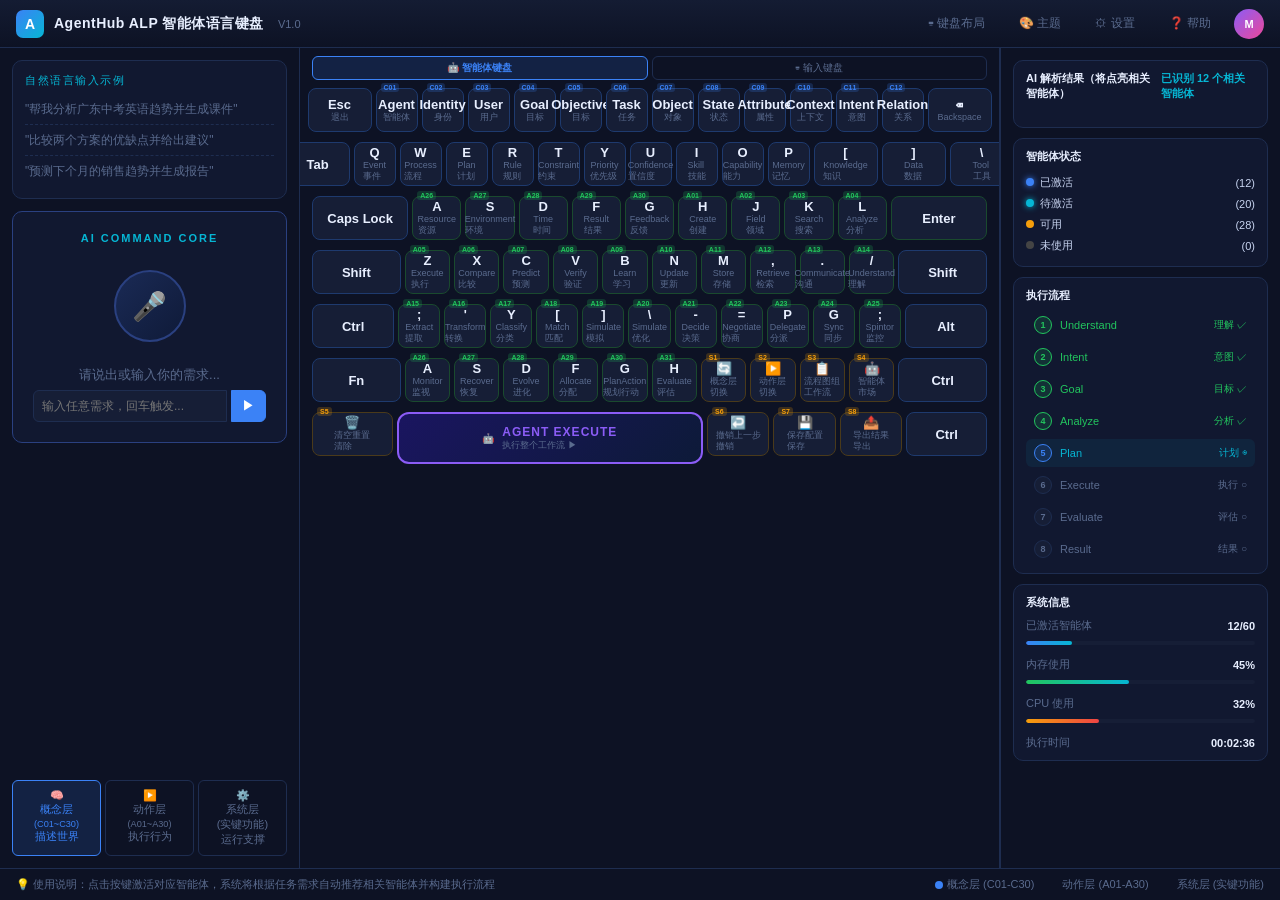
==== commit 4b75ce72: "fix: dynamic agent icons bar matches keyboard-lit agents; also fix TDZ" ====
--- a/index.html
+++ b/index.html
@@ -521,20 +521,7 @@
         <span class="card-title">AI 解析结果（将点亮相关智能体）</span>
         <span class="recognized-count" id="agentCount">已识别 12 个相关智能体</span>
       </div>
-      <div class="agent-icons" id="agentIcons">
-        <div class="agent-icon" data-agent-id="C01"><span class="ai-emoji">🧠</span>智能体</div>
-        <div class="agent-icon" data-agent-id="C02"><span class="ai-emoji">🎯</span>目标</div>
-        <div class="agent-icon" data-agent-id="C03"><span class="ai-emoji">📋</span>任务</div>
-        <div class="agent-icon" data-agent-id="C24"><span class="ai-emoji">🗺️</span>计划</div>
-        <div class="agent-icon" data-agent-id="C19"><span class="ai-emoji">🔍</span>上下文</div>
-        <div class="agent-icon" data-agent-id="C20"><span class="ai-emoji">💡</span>意图</div>
-        <div class="agent-icon" data-agent-id="A04"><span class="ai-emoji">📊</span>分析</div>
-        <div class="agent-icon" data-agent-id="A06"><span class="ai-emoji">⚡</span>执行</div>
-        <div class="agent-icon" data-agent-id="A03"><span class="ai-emoji">🔎</span>搜索</div>
-        <div class="agent-icon" data-agent-id="A09"><span class="ai-emoji">✏️</span>生成</div>
-        <div class="agent-icon" data-agent-id="A10"><span class="ai-emoji">✅</span>验证</div>
-        <div class="agent-icon" data-agent-id="A08"><span class="ai-emoji">📈</span>预测</div>
-      </div>
+      <div class="agent-icons" id="agentIcons"></div>
     </div>
 
     <!-- Agent Status -->
@@ -1010,7 +997,7 @@
     el.style.borderColor = '';
     el.style.boxShadow = '';
   });
-  document.querySelectorAll('#agentIcons .agent-icon').forEach(el => el.classList.remove('lit'));
+  document.getElementById('agentIcons').innerHTML = '';
   document.getElementById('agentCount').textContent = '等待输入...';
   document.getElementById('centerOutput').style.display = 'none';
 }
@@ -1019,8 +1006,6 @@
   lastInputText = text;
   // Clear previous
   document.querySelectorAll('.key.activated').forEach(el => el.classList.remove('activated'));
-  document.querySelectorAll('#agentIcons .agent-icon').forEach(el => el.classList.remove('lit'));
-
   const matches = matchAgents(text);
   activatedAgents = matches.map(m => m.agent);
   activatedConcepts = activatedAgents.filter(a => a.type === 'concept');
@@ -1044,9 +1029,27 @@
     }
   });
 
-  // Light up agent icons
-  document.querySelectorAll('#agentIcons .agent-icon').forEach(el => {
-    el.classList.toggle('lit', matchedIds.has(el.dataset.agentId));
+  // Rebuild agent icons to match activated agents
+  const ic = document.getElementById('agentIcons');
+  ic.innerHTML = '';
+  const EMOJI_MAP = {
+    'C01':'🧠','C02':'🎯','C03':'👤','C04':'🏁','C05':'🎯','C06':'📋','C07':'📦','C08':'📊',
+    'C09':'🏷️','C10':'🌐','C11':'💡','C12':'🔗','C13':'🌍','C14':'⏰','C15':'📅','C16':'📏',
+    'C17':'✅','C18':'💬','C19':'🔍','C20':'🎯','C21':'🔧','C22':'🔄','C23':'📐','C24':'🗺️',
+    'C25':'🚧','C26':'📶','C27':'🔬','C28':'🧰','C29':'🧩','C30':'🎯',
+    'A01':'✏️','A02':'📂','A03':'🔎','A04':'📊','A05':'⚡','A06':'⚖️','A07':'🔮','A08':'✅',
+    'A09':'🎨','A10':'🔄','A11':'💾','A12':'📖','A13':'💬','A14':'🤔','A15':'📤','A16':'🔄',
+    'A17':'📑','A18':'🔗','A19':'🧪','A20':'⚙️','A21':'🎲','A22':'🤝','A23':'📨','A24':'🔄',
+    'A25':'👁️','A26':'📡','A27':'🔄','A28':'🌱','A29':'📤','A30':'📋'
+  };
+  activatedAgents.forEach(a => {
+    const keyEl = document.querySelector(`.key[data-badge="${a.id}"]`);
+    const cn = keyEl ? (keyEl.querySelector('.key-cn')?.textContent || a.id) : a.id;
+    const div = document.createElement('div');
+    div.className = 'agent-icon lit';
+    div.dataset.agentId = a.id;
+    div.innerHTML = `<span class="ai-emoji">${EMOJI_MAP[a.id] || (a.type==='concept'?'🧠':'⚡')}</span>${cn.replace(/.*\n/, '')}`;
+    ic.appendChild(div);
   });
 
   // Update agent count
@@ -1303,6 +1306,10 @@
         }
       };
 
+      let matched = Object.entries(knownStories).find(([key]) => {
+        const patterns = key.split('|');
+        return patterns.some(p => inputText.includes(p));
+      });
       // Add dynamic story if not found
       if (!matched) {
         knownStories['盘古|开天'] = {
@@ -1328,10 +1335,6 @@
         };
         matched = ['盘古', knownStories['盘古|开天']];
       }
-      let matched = Object.entries(knownStories).find(([key]) => {
-        const patterns = key.split('|');
-        return patterns.some(p => inputText.includes(p));
-      });
 
       const story = matched ? matched[1] : {
         title: storyTitle,
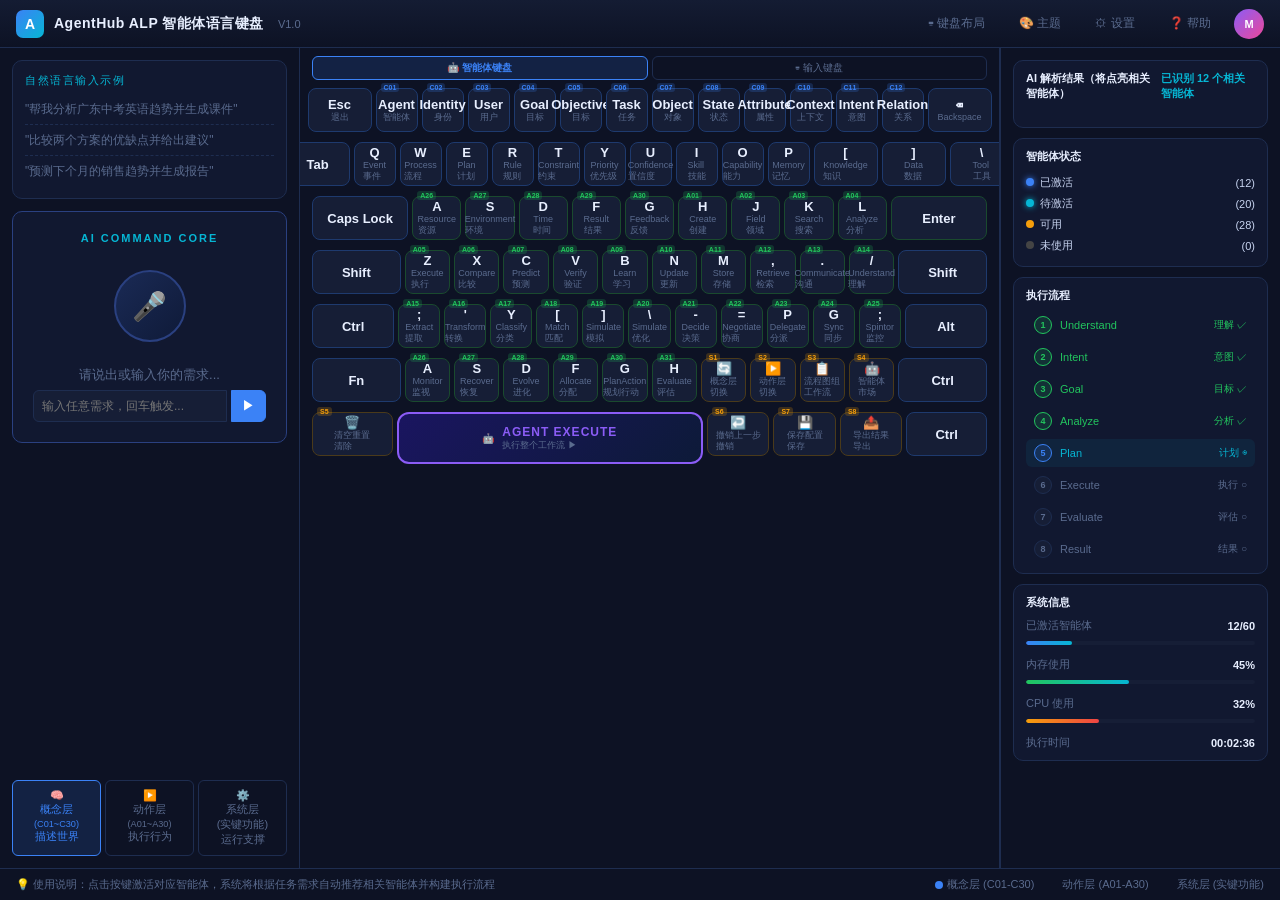
==== commit d141e397: "fix: EXECUTE button auto-detects text input and lights agents" ====
--- a/index.html
+++ b/index.html
@@ -1044,11 +1044,12 @@
   };
   activatedAgents.forEach(a => {
     const keyEl = document.querySelector(`.key[data-badge="${a.id}"]`);
-    const cn = keyEl ? (keyEl.querySelector('.key-cn')?.textContent || a.id) : a.id;
+    const cnHtml = keyEl?.querySelector('.key-cn')?.innerHTML || '';
+    const cn = cnHtml.includes('<br>') ? cnHtml.split('<br>')[1] : (cnHtml || a.id);
     const div = document.createElement('div');
     div.className = 'agent-icon lit';
     div.dataset.agentId = a.id;
-    div.innerHTML = `<span class="ai-emoji">${EMOJI_MAP[a.id] || (a.type==='concept'?'🧠':'⚡')}</span>${cn.replace(/.*\n/, '')}`;
+    div.innerHTML = `<span class="ai-emoji">${EMOJI_MAP[a.id] || (a.type==='concept'?'🧠':'⚡')}</span>${cn}`;
     ic.appendChild(div);
   });
 
@@ -1492,8 +1493,21 @@
 function executeWorkflow() {
   const steps = document.querySelectorAll('#pipeline .pipe-step');
   if (activatedAgents.length === 0) {
-    alert('请先输入需求以激活智能体团队');
-    return;
+    // Auto-detect from text input if available
+    const textInput = document.getElementById('textInput');
+    const placeholder = document.getElementById('inputPlaceholder');
+    const text = textInput?.value.trim() || placeholder.textContent.replace(/"/g, '').replace('请说出你的需求...','').replace('正在聆听...','').trim();
+    if (text && !text.includes('请说出') && !text.includes('正在聆听')) {
+      clearActivated();
+      placeholder.textContent = '"' + text + '"';
+      placeholder.style.color = 'var(--text-bright)';
+      recognizeAgents(text);
+      document.getElementById('execOutput').style.display = 'none';
+      if (textInput) textInput.value = '';
+    } else {
+      alert('请先输入需求以激活智能体团队');
+      return;
+    }
   }
 
   if (!lastInputText) {
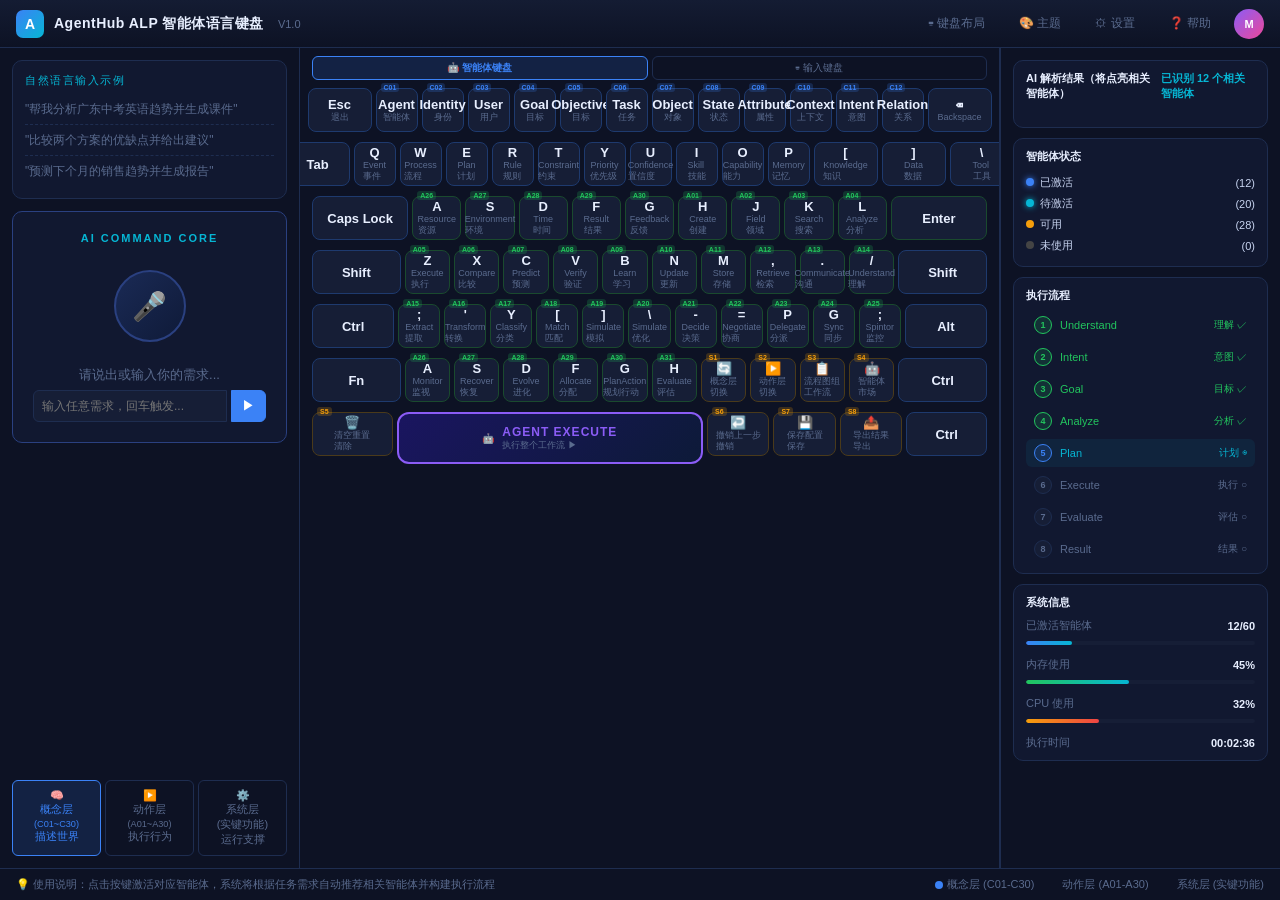
==== commit f24fe52f: "fix: matchAgents no longer depends on async API load; executeWorkflow re-queries pipeline after buil" ====
--- a/index.html
+++ b/index.html
@@ -960,30 +960,37 @@
 };
 
 function matchAgents(text) {
-  if (!agents.length) return [];
   const lower = text.toLowerCase();
   const hits = {};
 
-  // Score from description keywords
-  agents.forEach(a => {
-    let score = 0;
-    const kws = agentKeywords[a.id];
-    kws.forEach(kw => { if (lower.includes(kw)) score++; });
-    if (score > 0 || (a.description && lower.includes(a.description.toLowerCase()))) hits[a.id] = { agent: a, score };
-  });
-
-  // Score from manual map
+  const addAgent = (id, scoreInc) => {
+    if (!hits[id]) {
+      hits[id] = { agent: { id, type: id.startsWith('C') ? 'concept' : 'action' }, score: 0 };
+      // If agents API loaded, replace with real agent
+      const real = agents.find(x => x.id === id);
+      if (real) hits[id].agent = real;
+    }
+    hits[id].score += scoreInc;
+  };
+
+  // 1) Manual map matching (works even before API loads)
   Object.keys(MANUAL_MAP).forEach(term => {
     if (lower.includes(term)) {
-      MANUAL_MAP[term].forEach(id => {
-        if (hits[id]) hits[id].score += 3;
-        else {
-          const a = agents.find(x => x.id === id);
-          if (a) hits[id] = { agent: a, score: 3 };
-        }
-      });
+      MANUAL_MAP[term].forEach(id => addAgent(id, 3));
     }
   });
+
+  // 2) Description keyword matching (only if API loaded)
+  if (agents.length > 0) {
+    agents.forEach(a => {
+      let score = 0;
+      const kws = agentKeywords[a.id];
+      if (kws) kws.forEach(kw => { if (lower.includes(kw)) score++; });
+      if (score > 0 || (a.description && lower.includes(a.description.toLowerCase()))) {
+        addAgent(a.id, score);
+      }
+    });
+  }
 
   return Object.values(hits).sort((a, b) => b.score - a.score).slice(0, 12);
 }
@@ -1491,17 +1498,17 @@
 }
 
 function executeWorkflow() {
-  const steps = document.querySelectorAll('#pipeline .pipe-step');
+  const textInput = document.getElementById('textInput');
+  const placeholder = document.getElementById('inputPlaceholder');
+
+  // Auto-detect from text input if no agents activated yet
   if (activatedAgents.length === 0) {
-    // Auto-detect from text input if available
-    const textInput = document.getElementById('textInput');
-    const placeholder = document.getElementById('inputPlaceholder');
-    const text = textInput?.value.trim() || placeholder.textContent.replace(/"/g, '').replace('请说出你的需求...','').replace('正在聆听...','').trim();
-    if (text && !text.includes('请说出') && !text.includes('正在聆听')) {
+    const raw = textInput?.value.trim() || placeholder.textContent.replace(/"/g, '').replace('请说出你的需求...','').replace('正在聆听...','').trim();
+    if (raw && !raw.includes('请说出') && !raw.includes('正在聆听')) {
       clearActivated();
-      placeholder.textContent = '"' + text + '"';
+      placeholder.textContent = '"' + raw + '"';
       placeholder.style.color = 'var(--text-bright)';
-      recognizeAgents(text);
+      recognizeAgents(raw);
       document.getElementById('execOutput').style.display = 'none';
       if (textInput) textInput.value = '';
     } else {
@@ -1510,17 +1517,22 @@
     }
   }
 
+  if (activatedAgents.length === 0) {
+    alert('无法匹配相关智能体，请尝试其他输入');
+    return;
+  }
+
   if (!lastInputText) {
-    lastInputText = document.getElementById('inputPlaceholder').textContent.replace(/"/g, '');
+    lastInputText = placeholder.textContent.replace(/"/g, '');
   }
 
   const output = document.getElementById('execOutput');
   output.style.display = 'none';
-
-  const ph = document.getElementById('inputPlaceholder');
-  ph.textContent = `🤖 多智能体协作中... (${activatedAgents.length} 个智能体参与)`;
-  ph.style.color = 'var(--cyan)';
-
+  placeholder.textContent = `🤖 多智能体协作中... (${activatedAgents.length} 个智能体参与)`;
+  placeholder.style.color = 'var(--cyan)';
+
+  // Re-query pipeline steps (buildPipeline may have replaced them in recognizeAgents)
+  let steps = document.querySelectorAll('#pipeline .pipe-step');
   steps.forEach(s => { s.className = 'pipe-step'; s.querySelector('.pipe-status').textContent = '○'; });
   let i = 0;
   function runStep() {
@@ -1528,7 +1540,7 @@
     steps[i].className = 'pipe-step done';
     steps[i].querySelector('.pipe-status').textContent = '✓';
     const stepNames = ['理解输入','识别意图','定义目标','分析需求','制定计划','执行任务','评估结果','输出结果'];
-    ph.textContent = `[${i + 1}/8] ${stepNames[i]}... (${activatedAgents.length} 个智能体协同)`;
+    placeholder.textContent = `[${i + 1}/8] ${stepNames[i]}... (${activatedAgents.length} 个智能体协同)`;
     i++;
     if (i < steps.length) {
       steps[i].className = 'pipe-step active';
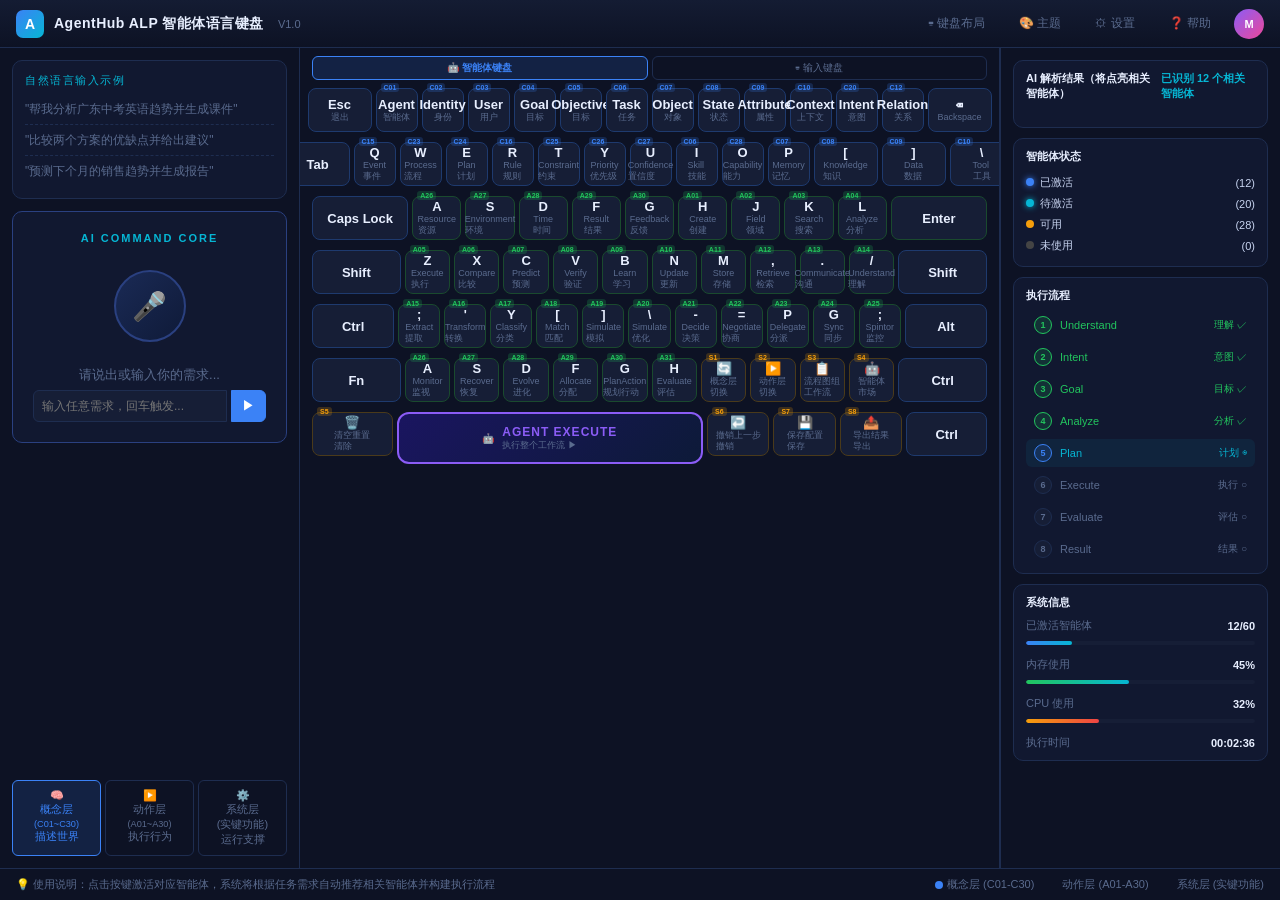
==== commit 2a3e5c41: "fix: add data-badge to Q-P row keys; fix C11→C20 badge for Intent" ====
--- a/index.html
+++ b/index.html
@@ -404,7 +404,7 @@
       <div class="key concept" data-key="C08" data-badge="C08"><span class="key-badge">C08</span><span class="key-letter">State</span><span class="key-cn">状态</span></div>
       <div class="key concept" data-key="C09" data-badge="C09"><span class="key-badge">C09</span><span class="key-letter">Attribute</span><span class="key-cn">属性</span></div>
       <div class="key concept" data-key="C10" data-badge="C10"><span class="key-badge">C10</span><span class="key-letter">Context</span><span class="key-cn">上下文</span></div>
-      <div class="key concept" data-key="C11" data-badge="C11"><span class="key-badge">C11</span><span class="key-letter">Intent</span><span class="key-cn">意图</span></div>
+      <div class="key concept" data-key="C11" data-badge="C20"><span class="key-badge">C20</span><span class="key-letter">Intent</span><span class="key-cn">意图</span></div>
       <div class="key concept" data-key="C12" data-badge="C12"><span class="key-badge">C12</span><span class="key-letter">Relation</span><span class="key-cn">关系</span></div>
       <div class="key key-wide concept" data-key="Backspace"><span class="key-letter">⌫</span><span class="key-cn">Backspace</span></div>
     </div>
@@ -412,19 +412,19 @@
     <!-- Row 1: Tab + Q-P -->
     <div class="kbd-row">
       <div class="key key-wide concept" data-key="Tab"><span class="key-letter">Tab</span></div>
-      <div class="key concept" data-key="q"><span class="key-letter">Q</span><span class="key-cn">Event<br/>事件</span></div>
-      <div class="key concept" data-key="w"><span class="key-letter">W</span><span class="key-cn">Process<br/>流程</span></div>
-      <div class="key concept" data-key="e"><span class="key-letter">E</span><span class="key-cn">Plan<br/>计划</span></div>
-      <div class="key concept" data-key="r"><span class="key-letter">R</span><span class="key-cn">Rule<br/>规则</span></div>
-      <div class="key concept" data-key="t"><span class="key-letter">T</span><span class="key-cn">Constraint<br/>约束</span></div>
-      <div class="key concept" data-key="y"><span class="key-letter">Y</span><span class="key-cn">Priority<br/>优先级</span></div>
-      <div class="key concept" data-key="u"><span class="key-letter">U</span><span class="key-cn">Confidence<br/>置信度</span></div>
-      <div class="key concept" data-key="i"><span class="key-letter">I</span><span class="key-cn">Skill<br/>技能</span></div>
-      <div class="key concept" data-key="o"><span class="key-letter">O</span><span class="key-cn">Capability<br/>能力</span></div>
-      <div class="key concept" data-key="p"><span class="key-letter">P</span><span class="key-cn">Memory<br/>记忆</span></div>
-      <div class="key key-wide concept" data-key="[" ><span class="key-letter">[</span><span class="key-cn">Knowledge<br/>知识</span></div>
-      <div class="key key-wide concept" data-key="]"><span class="key-letter">]</span><span class="key-cn">Data<br/>数据</span></div>
-      <div class="key key-wide concept" data-key="\"><span class="key-letter">\</span><span class="key-cn">Tool<br/>工具</span></div>
+      <div class="key concept" data-key="q" data-badge="C15"><span class="key-badge">C15</span><span class="key-letter">Q</span><span class="key-cn">Event<br/>事件</span></div>
+      <div class="key concept" data-key="w" data-badge="C23"><span class="key-badge">C23</span><span class="key-letter">W</span><span class="key-cn">Process<br/>流程</span></div>
+      <div class="key concept" data-key="e" data-badge="C24"><span class="key-badge">C24</span><span class="key-letter">E</span><span class="key-cn">Plan<br/>计划</span></div>
+      <div class="key concept" data-key="r" data-badge="C16"><span class="key-badge">C16</span><span class="key-letter">R</span><span class="key-cn">Rule<br/>规则</span></div>
+      <div class="key concept" data-key="t" data-badge="C25"><span class="key-badge">C25</span><span class="key-letter">T</span><span class="key-cn">Constraint<br/>约束</span></div>
+      <div class="key concept" data-key="y" data-badge="C26"><span class="key-badge">C26</span><span class="key-letter">Y</span><span class="key-cn">Priority<br/>优先级</span></div>
+      <div class="key concept" data-key="u" data-badge="C27"><span class="key-badge">C27</span><span class="key-letter">U</span><span class="key-cn">Confidence<br/>置信度</span></div>
+      <div class="key concept" data-key="i" data-badge="C06"><span class="key-badge">C06</span><span class="key-letter">I</span><span class="key-cn">Skill<br/>技能</span></div>
+      <div class="key concept" data-key="o" data-badge="C28"><span class="key-badge">C28</span><span class="key-letter">O</span><span class="key-cn">Capability<br/>能力</span></div>
+      <div class="key concept" data-key="p" data-badge="C07"><span class="key-badge">C07</span><span class="key-letter">P</span><span class="key-cn">Memory<br/>记忆</span></div>
+      <div class="key key-wide concept" data-key="[" data-badge="C08"><span class="key-badge">C08</span><span class="key-letter">[</span><span class="key-cn">Knowledge<br/>知识</span></div>
+      <div class="key key-wide concept" data-key="]" data-badge="C09"><span class="key-badge">C09</span><span class="key-letter">]</span><span class="key-cn">Data<br/>数据</span></div>
+      <div class="key key-wide concept" data-key="\" data-badge="C10"><span class="key-badge">C10</span><span class="key-letter">\</span><span class="key-cn">Tool<br/>工具</span></div>
     </div>
 
     <!-- Row 2: CapsLock + A-L -->
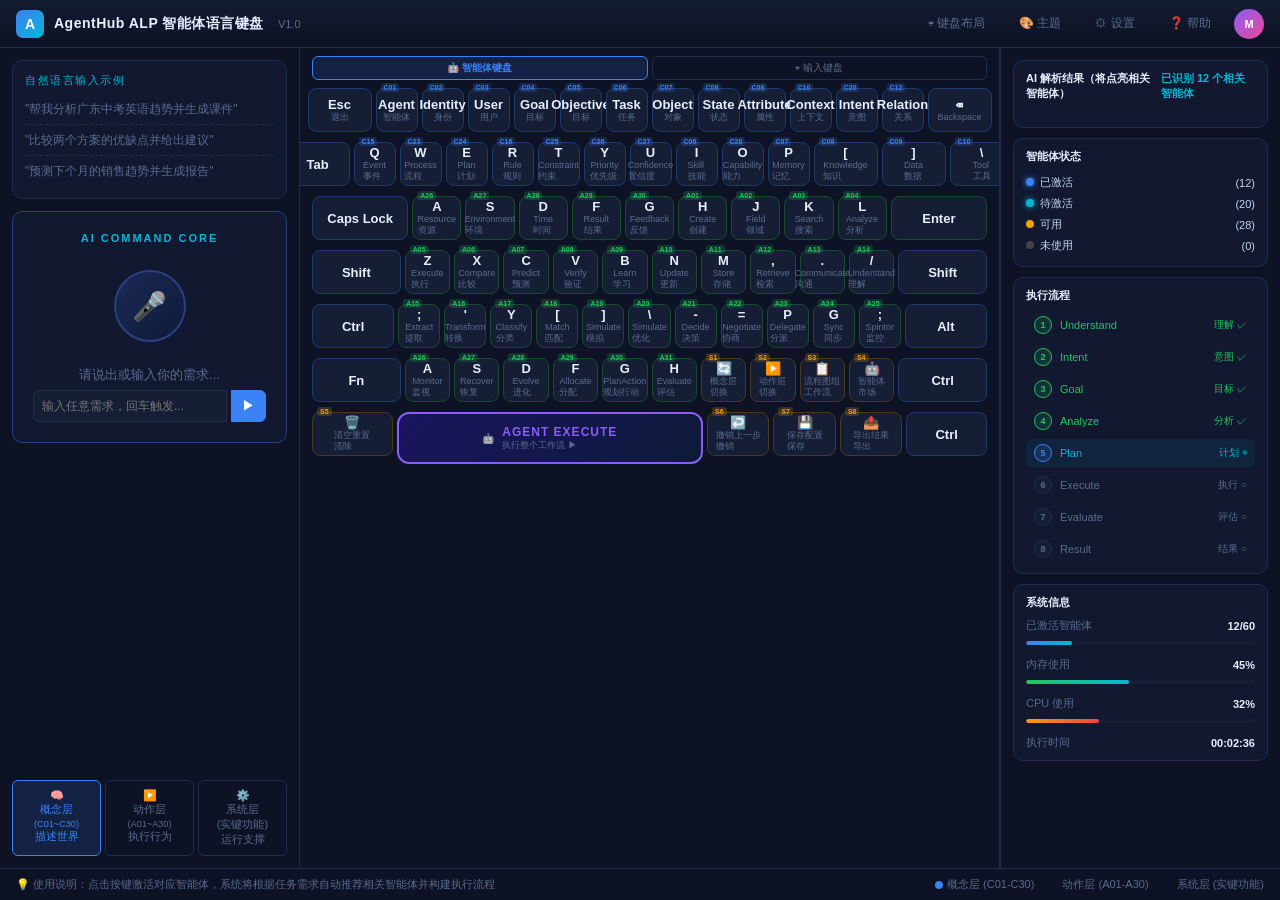
==== commit e9f28c3a: "fix: add keywords for 科技/资讯/整理/新闻; fallback generic team when no match" ====
--- a/index.html
+++ b/index.html
@@ -932,7 +932,7 @@
 // Manual keyword→agent mapping for common Chinese terms
 const MANUAL_MAP = {
   '分析': ['A04'], '洞察': ['A04'], '趋势': ['A08','A04'], '预测': ['A08'],
-  '生成': ['A09'], '创建': ['A01','A09'], '课件': ['A09','C04'], '报告': ['A09','C17'],
+   '生成': ['A09'], '创建': ['A01','A09'], '课件': ['A09','C04'],
   '搜索': ['A03'], '发现': ['A03'], '查找': ['A03'], '检索': ['A14'], '提取': ['A17'],
   '比较': ['A07'], '对比': ['A07'], '规划': ['A05','C24'], '计划': ['A05','C24'],
   '执行': ['A06'], '分类': ['A19'], '验证': ['A10'], '学习': ['A11'],
@@ -956,7 +956,11 @@
   '创作': ['A09','A01'], '创意': ['A09','C20'],
   '女娲': ['A09','A01','C08','C20'], '补天': ['A09','A01','C03'],
   '盘古|开天': ['A09','A01','C08','C01'],
-  '音乐': ['A09','A01','A01'], '歌曲': ['A09','A01'], '旋律': ['A09']
+   '音乐': ['A09','A01','A01'], '歌曲': ['A09','A01'], '旋律': ['A09'],
+   '科技': ['A03','A09','C08'], '资讯': ['A03','A09','C08'], '新闻': ['A03','A09','C08'],
+   '整理': ['C01','A06','A09'], '汇总': ['A04','A09'], '收集': ['A03','A14'],
+   '今天': ['C14','C15'], '最近': ['C14','C15'], '最新': ['C14','A03'],
+   '报告': ['A09','C17'], '简报': ['A09','C17'], '摘要': ['A09','A16']
 };
 
 function matchAgents(text) {
@@ -992,7 +996,15 @@
     });
   }
 
-  return Object.values(hits).sort((a, b) => b.score - a.score).slice(0, 12);
+  const result = Object.values(hits).sort((a, b) => b.score - a.score).slice(0, 12);
+  if (result.length === 0) {
+    // Fallback: default generic team
+    ['C01','C19','C02','A16','A04','A09'].forEach(id => {
+      let agent = agents.find(x => x.id === id) || { id, type: id.startsWith('C') ? 'concept' : 'action' };
+      result.push({ agent, score: 0 });
+    });
+  }
+  return result;
 }
 
 function clearActivated() {
